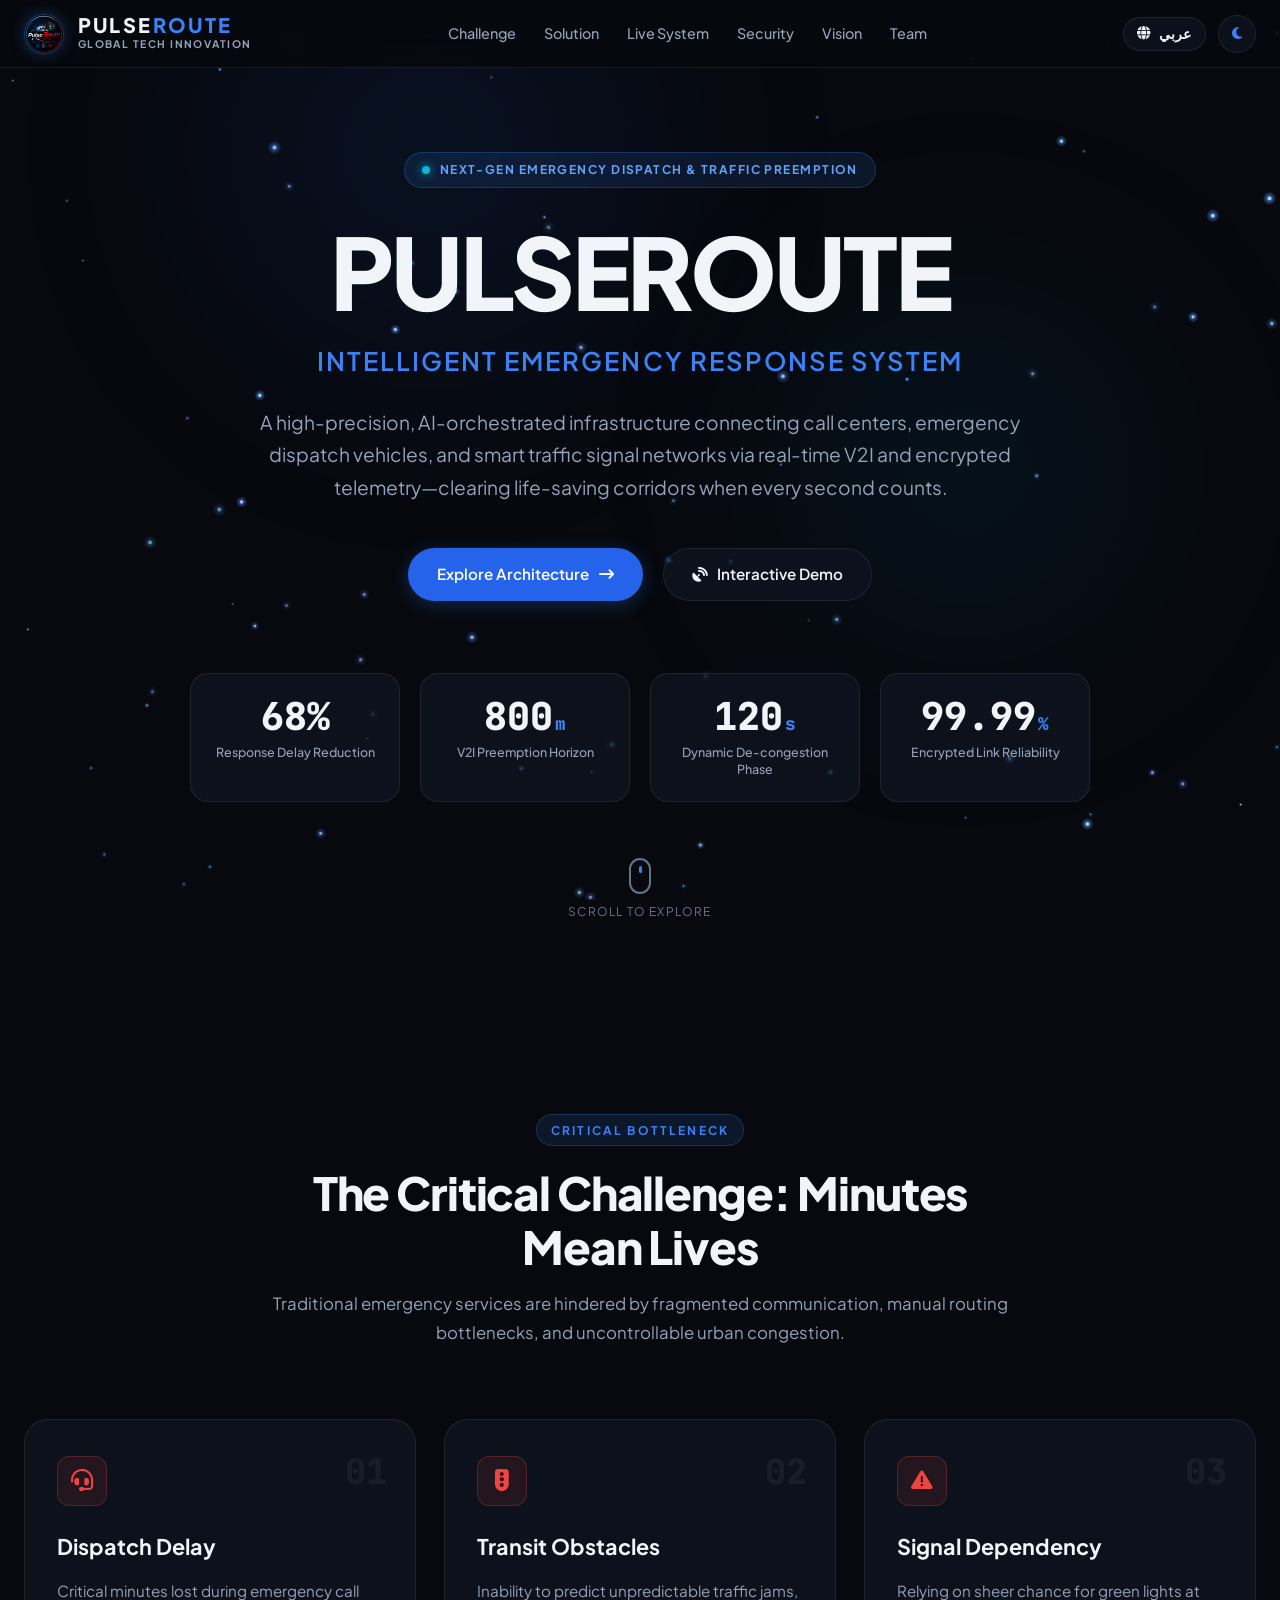
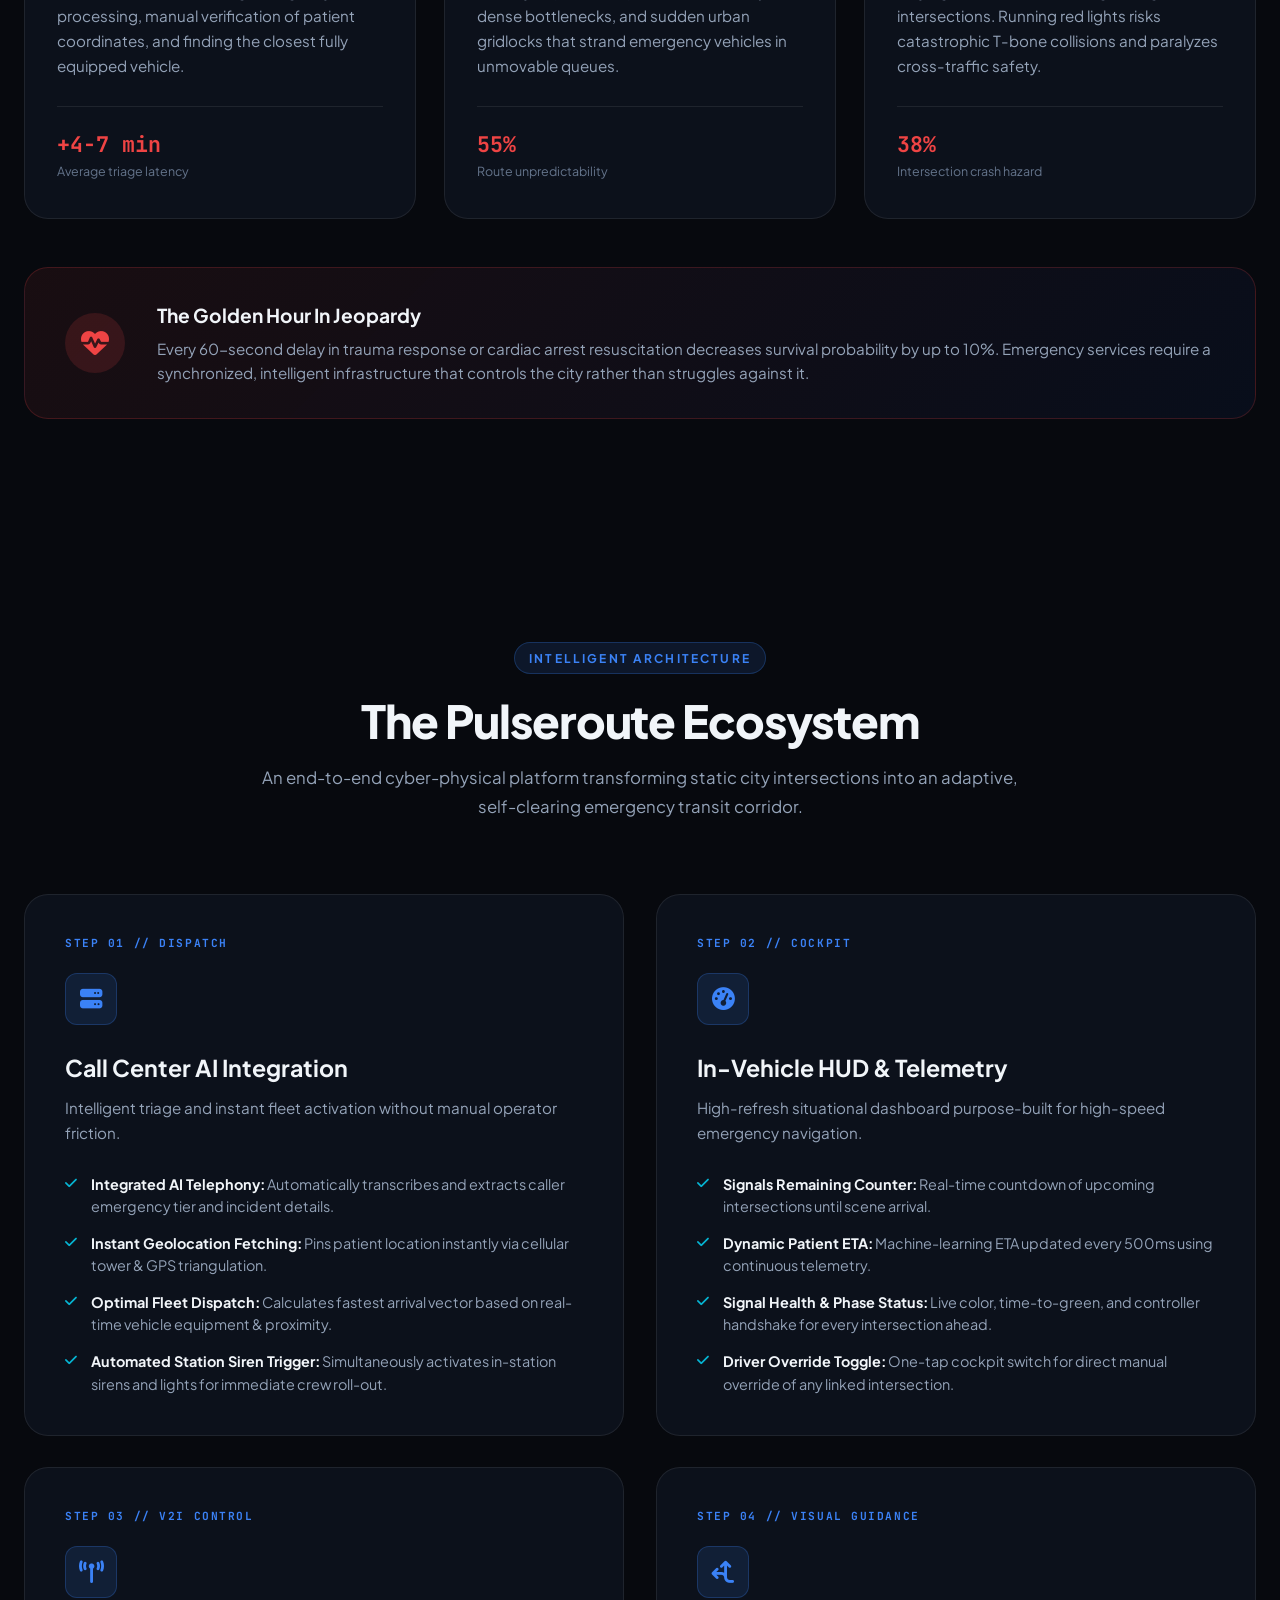
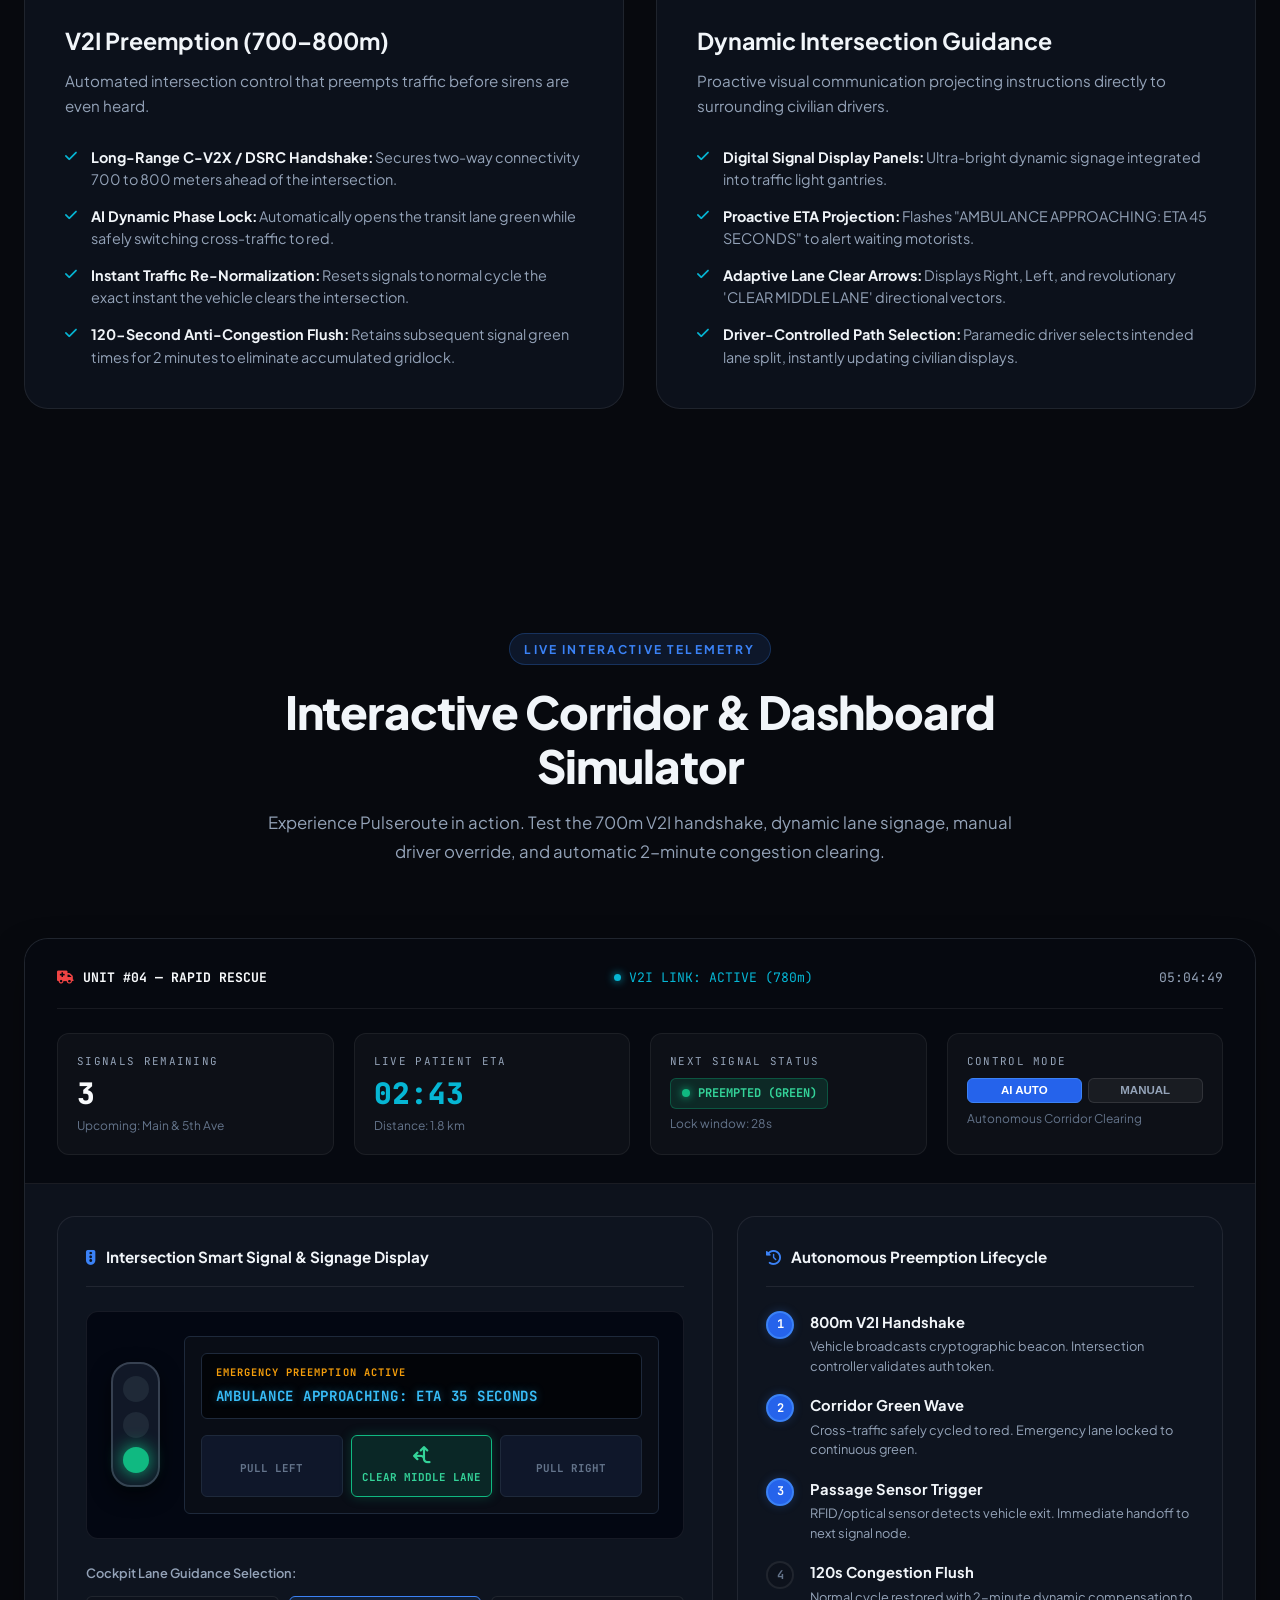
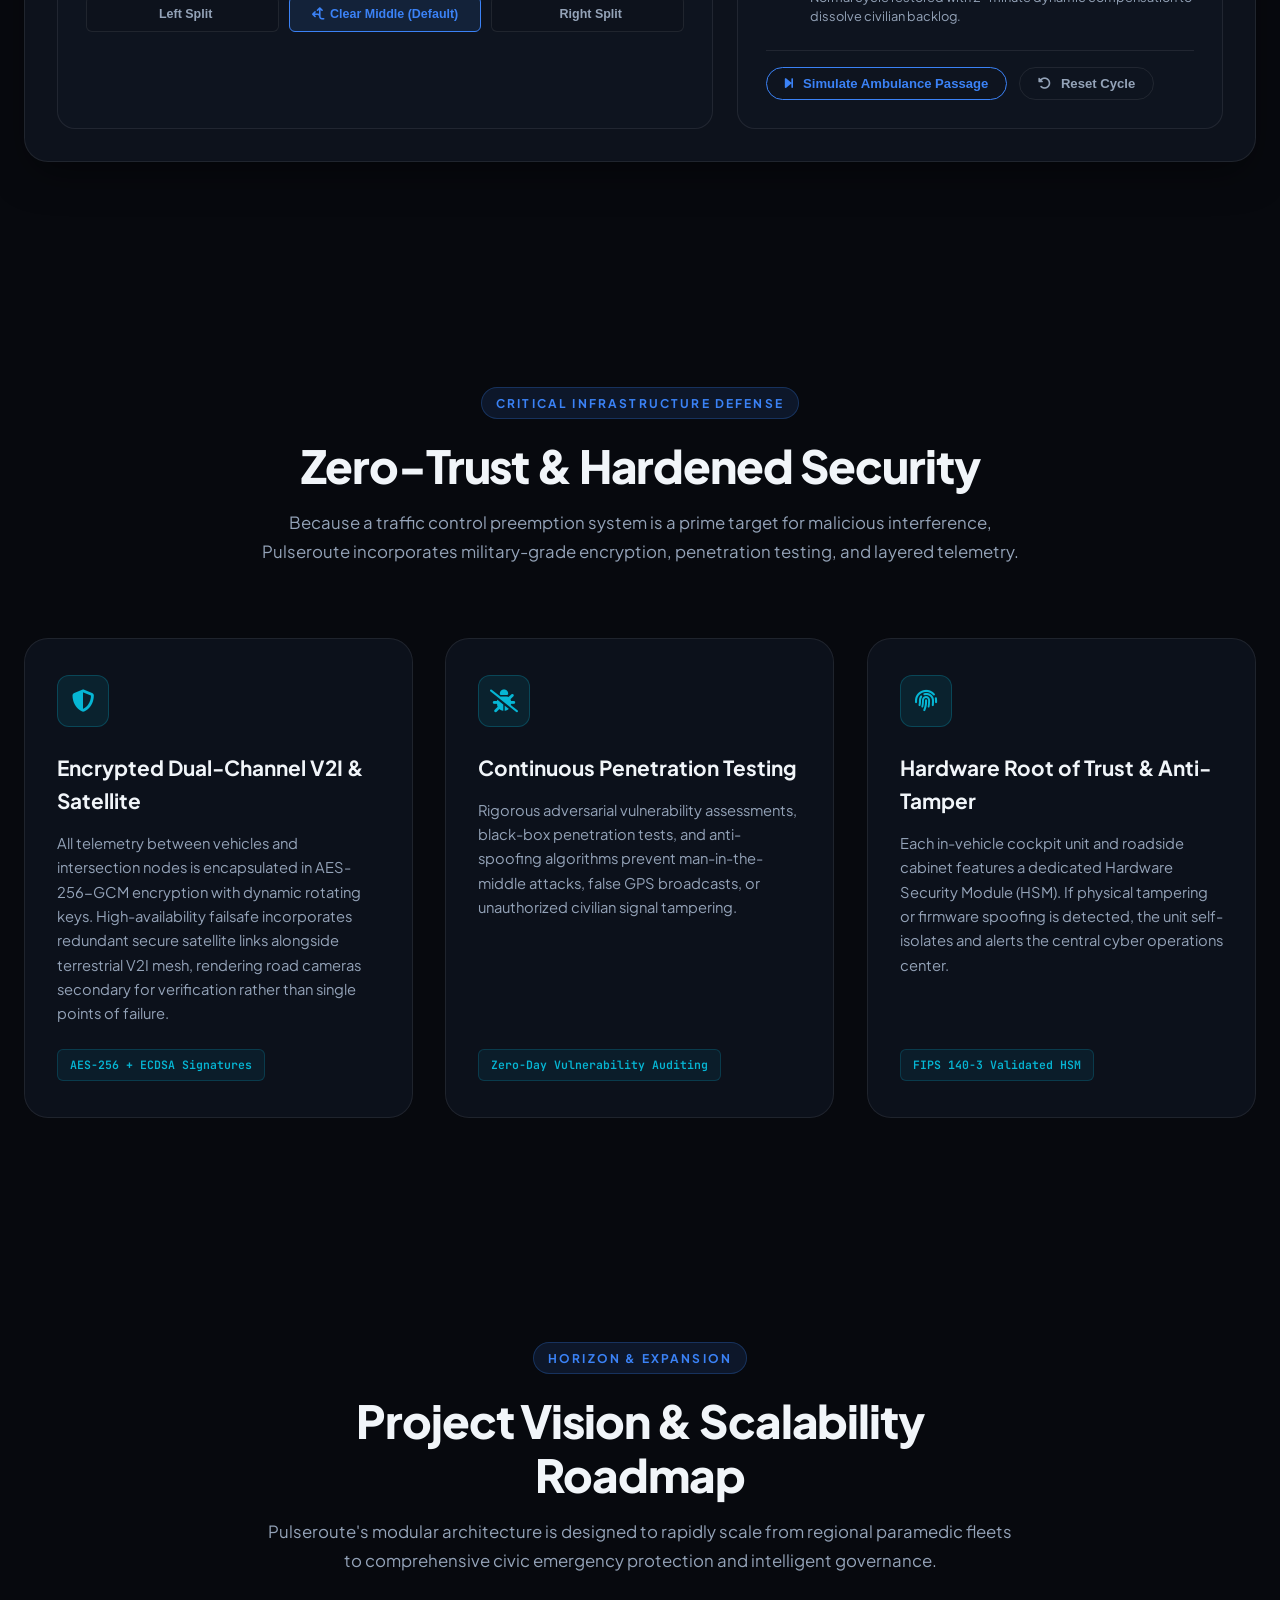
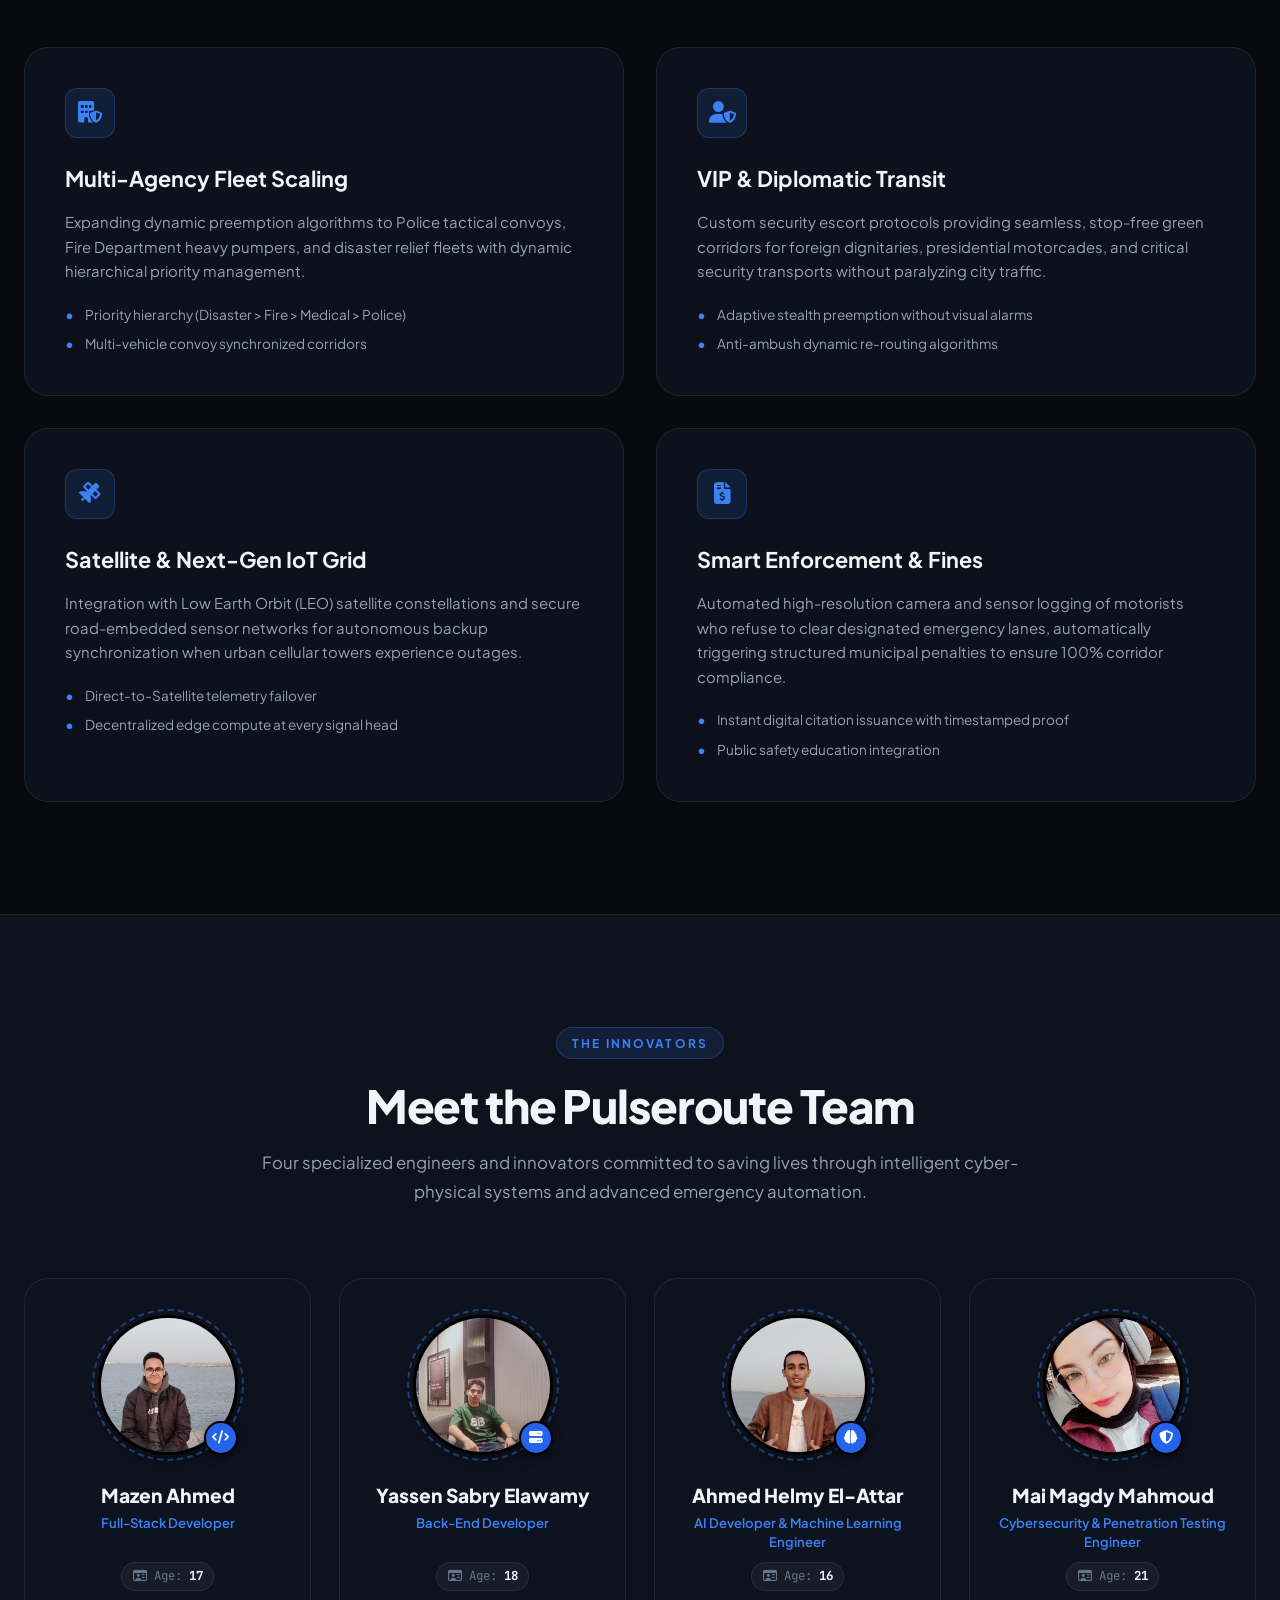
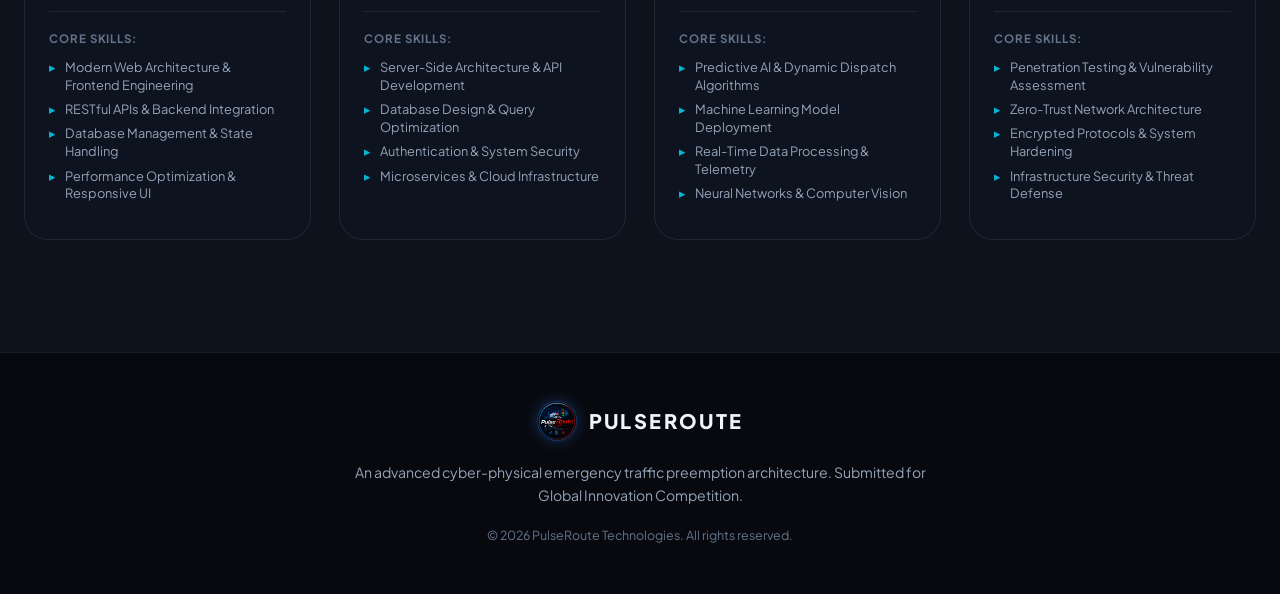
==== public/index.html @ 290b0f75 "feat(core): initialize PulseRoute enterprise Rust backend with Supabase, Vercel serverless, and admi" ====
<!DOCTYPE html>
<html lang="en" dir="ltr" data-theme="dark">
<head>
  <meta charset="UTF-8" />
  <meta name="viewport" content="width=device-width, initial-scale=1.0" />
  <title>PulseRoute</title>
  
  <!-- Fonts -->
  <link rel="preconnect" href="https://fonts.googleapis.com" />
  <link rel="preconnect" href="https://fonts.gstatic.com" crossorigin />
  <link href="https://fonts.googleapis.com/css2?family=Plus+Jakarta+Sans:wght@300;400;500;600;700;800&family=Tajawal:wght@300;400;500;700;800;900&family=JetBrains+Mono:wght@400;500;600&display=swap" rel="stylesheet" />
  
  <!-- Font Awesome Icons -->
  <link rel="stylesheet" href="https://cdnjs.cloudflare.com/ajax/libs/font-awesome/6.5.2/css/all.min.css" />
  
  <link rel="stylesheet" href="styles.css" />
</head>
<body class="dark-theme">
  <!-- Custom Logo Follower Cursor -->
  <div id="custom-cursor" class="custom-cursor" aria-hidden="true">
    <div class="cursor-glow"></div>
    <img src="assets/custom-cursor.png" alt="" class="cursor-logo" />
  </div>
  <div id="cursor-dot" class="cursor-dot" aria-hidden="true"></div>

  <!-- Deep-space glowing starfield canvas -->
  <canvas id="starfield-canvas" class="starfield-canvas"></canvas>

  <!-- Ambient lighting gradients -->
  <div class="ambient-glow ambient-glow-1"></div>
  <div class="ambient-glow ambient-glow-2"></div>

  <!-- Header Navigation -->
  <header class="site-header">
    <div class="header-container">
      <a href="#hero" class="brand-link" aria-label="PulseRoute Home">
        <div class="brand-logo-wrap">
          <img src="assets/logo.png" alt="PulseRoute Logo" class="brand-logo" />
        </div>
        <div class="brand-text">
          <span class="brand-title">PULSE<span class="brand-accent">ROUTE</span></span>
          <span class="brand-badge" data-i18n="badge_global">GLOBAL TECH INNOVATION</span>
        </div>
      </a>

      <nav class="nav-links" id="nav-links">
        <a href="#problem" class="nav-item" data-i18n="nav_problem">Challenge</a>
        <a href="#solution" class="nav-item" data-i18n="nav_solution">Solution</a>
        <a href="#simulation" class="nav-item" data-i18n="nav_system">Live System</a>
        <a href="#security" class="nav-item" data-i18n="nav_security">Security</a>
        <a href="#vision" class="nav-item" data-i18n="nav_vision">Vision</a>
        <a href="#team" class="nav-item" data-i18n="nav_team">Team</a>
      </nav>

      <div class="header-actions">
        <!-- Language Switcher -->
        <button id="lang-toggle-btn" class="control-btn lang-btn" aria-label="Toggle Language" title="Switch Language">
          <i class="fa-solid fa-globe"></i>
          <span id="lang-label" class="lang-text">عربي</span>
        </button>

        <!-- Dark/Light Theme Switcher -->
        <button id="theme-toggle-btn" class="control-btn theme-btn" aria-label="Toggle Theme" title="Toggle Dark/Light Mode">
          <i class="fa-solid fa-sun icon-sun"></i>
          <i class="fa-solid fa-moon icon-moon"></i>
        </button>

        <!-- Mobile menu hamburger -->
        <button id="mobile-menu-btn" class="mobile-menu-btn" aria-label="Open Navigation Menu">
          <span></span>
          <span></span>
          <span></span>
        </button>
      </div>
    </div>
  </header>

  <main>
    <!-- 1. HERO SECTION -->
    <section id="hero" class="hero-section">
      <div class="hero-container">
        <div class="hero-status-pill reveal-fade">
          <span class="pulse-indicator"></span>
          <span class="pill-text" data-i18n="hero_pill">NEXT-GEN EMERGENCY DISPATCH &amp; TRAFFIC PREEMPTION</span>
        </div>

        <h1 class="hero-title reveal-title">
          <span class="title-line">PULSEROUTE</span>
        </h1>

        <p class="hero-tagline reveal-tagline" data-i18n="hero_tagline">
          INTELLIGENT EMERGENCY RESPONSE SYSTEM
        </p>

        <p class="hero-description reveal-desc" data-i18n="hero_desc">
          A high-precision, AI-orchestrated infrastructure connecting call centers, emergency dispatch vehicles, and smart traffic signal networks via real-time V2I and encrypted telemetry—clearing life-saving corridors when every second counts.
        </p>

        <div class="hero-cta-group reveal-cta">
          <a href="#solution" class="btn btn-primary" data-i18n="hero_btn_explore">
            <span>Explore Architecture</span>
            <i class="fa-solid fa-arrow-right-long arrow-icon"></i>
          </a>
          <a href="#simulation" class="btn btn-secondary" data-i18n="hero_btn_simulation">
            <i class="fa-solid fa-satellite-dish"></i>
            <span>Interactive Demo</span>
          </a>
        </div>

        <!-- Telemetry Stats Strip -->
        <div class="hero-telemetry-grid reveal-stats">
          <div class="telemetry-card">
            <div class="telemetry-value"><span class="counter" data-target="68">0</span>%</div>
            <div class="telemetry-label" data-i18n="stat_time">Response Delay Reduction</div>
          </div>
          <div class="telemetry-card">
            <div class="telemetry-value"><span class="counter" data-target="800">0</span><span class="unit">m</span></div>
            <div class="telemetry-label" data-i18n="stat_distance">V2I Preemption Horizon</div>
          </div>
          <div class="telemetry-card">
            <div class="telemetry-value"><span class="counter" data-target="120">0</span><span class="unit">s</span></div>
            <div class="telemetry-label" data-i18n="stat_clearing">Dynamic De-congestion Phase</div>
          </div>
          <div class="telemetry-card">
            <div class="telemetry-value">99.99<span class="unit">%</span></div>
            <div class="telemetry-label" data-i18n="stat_security">Encrypted Link Reliability</div>
          </div>
        </div>
      </div>
      
      <div class="scroll-cue">
        <a href="#problem" aria-label="Scroll down">
          <span class="mouse-icon"><span class="mouse-wheel"></span></span>
          <span class="scroll-text" data-i18n="scroll_cue">Scroll to explore</span>
        </a>
      </div>
    </section>

    <!-- 2. PROBLEM SECTION -->
    <section id="problem" class="section problem-section">
      <div class="section-container">
        <div class="section-header reveal-on-scroll">
          <span class="section-eyebrow" data-i18n="problem_eyebrow">CRITICAL BOTTLENECK</span>
          <h2 class="section-title" data-i18n="problem_title">The Critical Challenge: Minutes Mean Lives</h2>
          <p class="section-subtitle" data-i18n="problem_subtitle">
            Traditional emergency services are hindered by fragmented communication, manual routing bottlenecks, and uncontrollable urban congestion.
          </p>
        </div>

        <div class="problem-grid">
          <!-- Problem 1: Dispatch Delay -->
          <div class="problem-card reveal-on-scroll">
            <div class="problem-card-icon">
              <i class="fa-solid fa-headset"></i>
            </div>
            <div class="problem-card-number">01</div>
            <h3 class="problem-card-title" data-i18n="problem_1_title">Dispatch Delay</h3>
            <p class="problem-card-desc" data-i18n="problem_1_desc">
              Critical minutes lost during emergency call processing, manual verification of patient coordinates, and finding the closest fully equipped vehicle.
            </p>
            <div class="problem-card-metric">
              <span class="metric-bad">+4-7 min</span>
              <span class="metric-caption" data-i18n="problem_1_metric">Average triage latency</span>
            </div>
          </div>

          <!-- Problem 2: Transit Obstacles -->
          <div class="problem-card reveal-on-scroll">
            <div class="problem-card-icon">
              <i class="fa-solid fa-traffic-light"></i>
            </div>
            <div class="problem-card-number">02</div>
            <h3 class="problem-card-title" data-i18n="problem_2_title">Transit Obstacles</h3>
            <p class="problem-card-desc" data-i18n="problem_2_desc">
              Inability to predict unpredictable traffic jams, dense bottlenecks, and sudden urban gridlocks that strand emergency vehicles in unmovable queues.
            </p>
            <div class="problem-card-metric">
              <span class="metric-bad">55%</span>
              <span class="metric-caption" data-i18n="problem_2_metric">Route unpredictability</span>
            </div>
          </div>

          <!-- Problem 3: Traffic Light Dependency -->
          <div class="problem-card reveal-on-scroll">
            <div class="problem-card-icon">
              <i class="fa-solid fa-triangle-exclamation"></i>
            </div>
            <div class="problem-card-number">03</div>
            <h3 class="problem-card-title" data-i18n="problem_3_title">Signal Dependency</h3>
            <p class="problem-card-desc" data-i18n="problem_3_desc">
              Relying on sheer chance for green lights at intersections. Running red lights risks catastrophic T-bone collisions and paralyzes cross-traffic safety.
            </p>
            <div class="problem-card-metric">
              <span class="metric-bad">38%</span>
              <span class="metric-caption" data-i18n="problem_3_metric">Intersection crash hazard</span>
            </div>
          </div>
        </div>

        <!-- Problem Impact Banner -->
        <div class="problem-impact-banner reveal-on-scroll">
          <div class="impact-quote-icon"><i class="fa-solid fa-heart-pulse"></i></div>
          <div class="impact-content">
            <h4 data-i18n="problem_impact_title">The Golden Hour In Jeopardy</h4>
            <p data-i18n="problem_impact_desc">Every 60-second delay in trauma response or cardiac arrest resuscitation decreases survival probability by up to 10%. Emergency services require a synchronized, intelligent infrastructure that controls the city rather than struggles against it.</p>
          </div>
        </div>
      </div>
    </section>

    <!-- 3. SOLUTION SECTION -->
    <section id="solution" class="section solution-section">
      <div class="section-container">
        <div class="section-header reveal-on-scroll">
          <span class="section-eyebrow" data-i18n="solution_eyebrow">INTELLIGENT ARCHITECTURE</span>
          <h2 class="section-title" data-i18n="solution_title">The Pulseroute Ecosystem</h2>
          <p class="section-subtitle" data-i18n="solution_subtitle">
            An end-to-end cyber-physical platform transforming static city intersections into an adaptive, self-clearing emergency transit corridor.
          </p>
        </div>

        <div class="solution-grid">
          <!-- Pillar 1: Call Center Integration -->
          <div class="solution-card reveal-on-scroll">
            <div class="card-badge" data-i18n="sol_1_step">STEP 01 // DISPATCH</div>
            <div class="card-icon-wrap">
              <i class="fa-solid fa-server"></i>
            </div>
            <h3 class="card-title" data-i18n="sol_1_title">Call Center AI Integration</h3>
            <p class="card-intro" data-i18n="sol_1_intro">Intelligent triage and instant fleet activation without manual operator friction.</p>
            <ul class="feature-checklist">
              <li>
                <i class="fa-solid fa-check"></i>
                <span data-i18n="sol_1_p1"><strong>Integrated AI Telephony:</strong> Automatically transcribes and extracts caller emergency tier and incident details.</span>
              </li>
              <li>
                <i class="fa-solid fa-check"></i>
                <span data-i18n="sol_1_p2"><strong>Instant Geolocation Fetching:</strong> Pins patient location instantly via cellular tower &amp; GPS triangulation.</span>
              </li>
              <li>
                <i class="fa-solid fa-check"></i>
                <span data-i18n="sol_1_p3"><strong>Optimal Fleet Dispatch:</strong> Calculates fastest arrival vector based on real-time vehicle equipment &amp; proximity.</span>
              </li>
              <li>
                <i class="fa-solid fa-check"></i>
                <span data-i18n="sol_1_p4"><strong>Automated Station Siren Trigger:</strong> Simultaneously activates in-station sirens and lights for immediate crew roll-out.</span>
              </li>
            </ul>
          </div>

          <!-- Pillar 2: In-Vehicle Cockpit Display -->
          <div class="solution-card reveal-on-scroll">
            <div class="card-badge" data-i18n="sol_2_step">STEP 02 // COCKPIT</div>
            <div class="card-icon-wrap">
              <i class="fa-solid fa-gauge-high"></i>
            </div>
            <h3 class="card-title" data-i18n="sol_2_title">In-Vehicle HUD &amp; Telemetry</h3>
            <p class="card-intro" data-i18n="sol_2_intro">High-refresh situational dashboard purpose-built for high-speed emergency navigation.</p>
            <ul class="feature-checklist">
              <li>
                <i class="fa-solid fa-check"></i>
                <span data-i18n="sol_2_p1"><strong>Signals Remaining Counter:</strong> Real-time countdown of upcoming intersections until scene arrival.</span>
              </li>
              <li>
                <i class="fa-solid fa-check"></i>
                <span data-i18n="sol_2_p2"><strong>Dynamic Patient ETA:</strong> Machine-learning ETA updated every 500ms using continuous telemetry.</span>
              </li>
              <li>
                <i class="fa-solid fa-check"></i>
                <span data-i18n="sol_2_p3"><strong>Signal Health &amp; Phase Status:</strong> Live color, time-to-green, and controller handshake for every intersection ahead.</span>
              </li>
              <li>
                <i class="fa-solid fa-check"></i>
                <span data-i18n="sol_2_p4"><strong>Driver Override Toggle:</strong> One-tap cockpit switch for direct manual override of any linked intersection.</span>
              </li>
            </ul>
          </div>

          <!-- Pillar 3: Smart Signal Preemption -->
          <div class="solution-card reveal-on-scroll">
            <div class="card-badge" data-i18n="sol_3_step">STEP 03 // V2I CONTROL</div>
            <div class="card-icon-wrap">
              <i class="fa-solid fa-tower-broadcast"></i>
            </div>
            <h3 class="card-title" data-i18n="sol_3_title">V2I Preemption (700–800m)</h3>
            <p class="card-intro" data-i18n="sol_3_intro">Automated intersection control that preempts traffic before sirens are even heard.</p>
            <ul class="feature-checklist">
              <li>
                <i class="fa-solid fa-check"></i>
                <span data-i18n="sol_3_p1"><strong>Long-Range C-V2X / DSRC Handshake:</strong> Secures two-way connectivity 700 to 800 meters ahead of the intersection.</span>
              </li>
              <li>
                <i class="fa-solid fa-check"></i>
                <span data-i18n="sol_3_p2"><strong>AI Dynamic Phase Lock:</strong> Automatically opens the transit lane green while safely switching cross-traffic to red.</span>
              </li>
              <li>
                <i class="fa-solid fa-check"></i>
                <span data-i18n="sol_3_p3"><strong>Instant Traffic Re-Normalization:</strong> Resets signals to normal cycle the exact instant the vehicle clears the intersection.</span>
              </li>
              <li>
                <i class="fa-solid fa-check"></i>
                <span data-i18n="sol_3_p4"><strong>120-Second Anti-Congestion Flush:</strong> Retains subsequent signal green times for 2 minutes to eliminate accumulated gridlock.</span>
              </li>
            </ul>
          </div>

          <!-- Pillar 4: Dynamic Visual Guidance -->
          <div class="solution-card reveal-on-scroll">
            <div class="card-badge" data-i18n="sol_4_step">STEP 04 // VISUAL GUIDANCE</div>
            <div class="card-icon-wrap">
              <i class="fa-solid fa-arrows-split-up-and-left"></i>
            </div>
            <h3 class="card-title" data-i18n="sol_4_title">Dynamic Intersection Guidance</h3>
            <p class="card-intro" data-i18n="sol_4_intro">Proactive visual communication projecting instructions directly to surrounding civilian drivers.</p>
            <ul class="feature-checklist">
              <li>
                <i class="fa-solid fa-check"></i>
                <span data-i18n="sol_4_p1"><strong>Digital Signal Display Panels:</strong> Ultra-bright dynamic signage integrated into traffic light gantries.</span>
              </li>
              <li>
                <i class="fa-solid fa-check"></i>
                <span data-i18n="sol_4_p2"><strong>Proactive ETA Projection:</strong> Flashes "AMBULANCE APPROACHING: ETA 45 SECONDS" to alert waiting motorists.</span>
              </li>
              <li>
                <i class="fa-solid fa-check"></i>
                <span data-i18n="sol_4_p3"><strong>Adaptive Lane Clear Arrows:</strong> Displays Right, Left, and revolutionary 'CLEAR MIDDLE LANE' directional vectors.</span>
              </li>
              <li>
                <i class="fa-solid fa-check"></i>
                <span data-i18n="sol_4_p4"><strong>Driver-Controlled Path Selection:</strong> Paramedic driver selects intended lane split, instantly updating civilian displays.</span>
              </li>
            </ul>
          </div>
        </div>
      </div>
    </section>

    <!-- 4. INTERACTIVE SYSTEM SIMULATOR -->
    <section id="simulation" class="section simulation-section">
      <div class="section-container">
        <div class="section-header reveal-on-scroll">
          <span class="section-eyebrow" data-i18n="sim_eyebrow">LIVE INTERACTIVE TELEMETRY</span>
          <h2 class="section-title" data-i18n="sim_title">Interactive Corridor &amp; Dashboard Simulator</h2>
          <p class="section-subtitle" data-i18n="sim_subtitle">
            Experience Pulseroute in action. Test the 700m V2I handshake, dynamic lane signage, manual driver override, and automatic 2-minute congestion clearing.
          </p>
        </div>

        <div class="sim-wrapper reveal-on-scroll">
          <!-- In-Vehicle Cockpit Telemetry HUD -->
          <div class="sim-hud">
            <div class="hud-top-bar">
              <div class="hud-unit-id">
                <i class="fa-solid fa-truck-medical text-pulse"></i>
                <span class="hud-id-text">UNIT #04 — RAPID RESCUE</span>
              </div>
              <div class="hud-link-status">
                <span class="hud-link-dot"></span>
                <span id="hud-v2i-state">V2I LINK: ACTIVE (780m)</span>
              </div>
              <div class="hud-clock" id="sim-clock">14:32:08</div>
            </div>

            <div class="hud-metrics-row">
              <div class="hud-metric-box">
                <span class="hud-metric-title" data-i18n="hud_signals_left">SIGNALS REMAINING</span>
                <span class="hud-metric-number" id="hud-signals-val">3</span>
                <span class="hud-metric-sub">Upcoming: Main &amp; 5th Ave</span>
              </div>

              <div class="hud-metric-box">
                <span class="hud-metric-title" data-i18n="hud_eta">LIVE PATIENT ETA</span>
                <span class="hud-metric-number text-accent" id="hud-eta-val">02:45</span>
                <span class="hud-metric-sub">Distance: 1.8 km</span>
              </div>

              <div class="hud-metric-box">
                <span class="hud-metric-title" data-i18n="hud_signal_state">NEXT SIGNAL STATUS</span>
                <div class="hud-signal-pill" id="hud-signal-pill">
                  <span class="signal-indicator green"></span>
                  <span id="hud-signal-status-text">PREEMPTED (GREEN)</span>
                </div>
                <span class="hud-metric-sub" id="hud-signal-timing">Lock window: 28s</span>
              </div>

              <div class="hud-metric-box">
                <span class="hud-metric-title" data-i18n="hud_mode">CONTROL MODE</span>
                <div class="mode-toggle-wrap">
                  <button id="btn-mode-ai" class="mode-btn active" data-i18n="mode_ai">AI AUTO</button>
                  <button id="btn-mode-manual" class="mode-btn" data-i18n="mode_manual">MANUAL</button>
                </div>
                <span class="hud-metric-sub" id="hud-mode-sub">Autonomous Corridor Clearing</span>
              </div>
            </div>
          </div>

          <!-- Visual Intersection & Digital Panel Display -->
          <div class="sim-visual-grid">
            <!-- Traffic Light Digital Panel Mockup -->
            <div class="intersection-panel-card">
              <div class="panel-header">
                <i class="fa-solid fa-traffic-light"></i>
                <span data-i18n="panel_title">Intersection Smart Signal &amp; Signage Display</span>
              </div>
              
              <div class="intersection-visual-box">
                <!-- Physical Traffic Light -->
                <div class="traffic-light-housing">
                  <div class="light-bulb red" id="light-red"></div>
                  <div class="light-bulb yellow" id="light-yellow"></div>
                  <div class="light-bulb green active" id="light-green"></div>
                </div>

                <!-- Digital Matrix Panel -->
                <div class="digital-gantry-screen">
                  <div class="matrix-ticker" id="matrix-ticker">
                    <span class="matrix-badge">EMERGENCY PREEMPTION ACTIVE</span>
                    <span class="matrix-text" id="matrix-main-text">AMBULANCE APPROACHING: ETA 35 SECONDS</span>
                  </div>

                  <div class="matrix-lanes-display">
                    <div class="lane-sign left-lane" id="lane-left">
                      <i class="fa-solid fa-arrow-turn-left"></i>
                      <span>PULL LEFT</span>
                    </div>
                    <div class="lane-sign middle-lane active-clear" id="lane-mid">
                      <i class="fa-solid fa-arrows-split-up-and-left"></i>
                      <span data-i18n="lane_mid_label">CLEAR MIDDLE LANE</span>
                    </div>
                    <div class="lane-sign right-lane" id="lane-right">
                      <i class="fa-solid fa-arrow-turn-right"></i>
                      <span>PULL RIGHT</span>
                    </div>
                  </div>
                </div>
              </div>

              <!-- Driver Interactive Controls -->
              <div class="driver-controls-bar">
                <span class="controls-label" data-i18n="driver_cockpit_label">Cockpit Lane Guidance Selection:</span>
                <div class="btn-group-lanes">
                  <button class="lane-choice-btn" data-lane="left">
                    <i class="fa-solid fa-arrow-turn-left"></i>
                    <span data-i18n="lane_left_btn">Left Split</span>
                  </button>
                  <button class="lane-choice-btn active" data-lane="mid">
                    <i class="fa-solid fa-arrows-split-up-and-left"></i>
                    <span data-i18n="lane_mid_btn">Clear Middle (Default)</span>
                  </button>
                  <button class="lane-choice-btn" data-lane="right">
                    <i class="fa-solid fa-arrow-turn-right"></i>
                    <span data-i18n="lane_right_btn">Right Split</span>
                  </button>
                </div>
              </div>
            </div>

            <!-- Preemption Sequence Timeline -->
            <div class="preemption-timeline-card">
              <div class="timeline-header">
                <i class="fa-solid fa-clock-rotate-left"></i>
                <span data-i18n="timeline_title">Autonomous Preemption Lifecycle</span>
              </div>
              <div class="timeline-steps">
                <div class="step-item active" id="tstep-1">
                  <div class="step-marker">1</div>
                  <div class="step-info">
                    <h5 data-i18n="tstep_1_title">800m V2I Handshake</h5>
                    <p data-i18n="tstep_1_desc">Vehicle broadcasts cryptographic beacon. Intersection controller validates auth token.</p>
                  </div>
                </div>
                <div class="step-item active" id="tstep-2">
                  <div class="step-marker">2</div>
                  <div class="step-info">
                    <h5 data-i18n="tstep_2_title">Corridor Green Wave</h5>
                    <p data-i18n="tstep_2_desc">Cross-traffic safely cycled to red. Emergency lane locked to continuous green.</p>
                  </div>
                </div>
                <div class="step-item active" id="tstep-3">
                  <div class="step-marker">3</div>
                  <div class="step-info">
                    <h5 data-i18n="tstep_3_title">Passage Sensor Trigger</h5>
                    <p data-i18n="tstep_3_desc">RFID/optical sensor detects vehicle exit. Immediate handoff to next signal node.</p>
                  </div>
                </div>
                <div class="step-item" id="tstep-4">
                  <div class="step-marker">4</div>
                  <div class="step-info">
                    <h5 data-i18n="tstep_4_title">120s Congestion Flush</h5>
                    <p data-i18n="tstep_4_desc">Normal cycle restored with 2-minute dynamic compensation to dissolve civilian backlog.</p>
                  </div>
                </div>
              </div>

              <!-- Simulation Trigger Actions -->
              <div class="sim-actions-footer">
                <button id="btn-trigger-passage" class="btn btn-sm btn-outline">
                  <i class="fa-solid fa-forward-step"></i>
                  <span data-i18n="sim_btn_passage">Simulate Ambulance Passage</span>
                </button>
                <button id="btn-trigger-reset" class="btn btn-sm btn-ghost">
                  <i class="fa-solid fa-rotate-left"></i>
                  <span data-i18n="sim_btn_reset">Reset Cycle</span>
                </button>
              </div>
            </div>
          </div>
        </div>
      </div>
    </section>

    <!-- 5. SECURITY ARCHITECTURE (MAI'S SPECIALIZATION) -->
    <section id="security" class="section security-section">
      <div class="section-container">
        <div class="section-header reveal-on-scroll">
          <span class="section-eyebrow" data-i18n="security_eyebrow">CRITICAL INFRASTRUCTURE DEFENSE</span>
          <h2 class="section-title" data-i18n="security_title">Zero-Trust &amp; Hardened Security</h2>
          <p class="section-subtitle" data-i18n="security_subtitle">
            Because a traffic control preemption system is a prime target for malicious interference, Pulseroute incorporates military-grade encryption, penetration testing, and layered telemetry.
          </p>
        </div>

        <div class="security-pillars-grid">
          <div class="sec-card reveal-on-scroll">
            <div class="sec-icon"><i class="fa-solid fa-shield-halved"></i></div>
            <h3 class="sec-title" data-i18n="sec_1_title">Encrypted Dual-Channel V2I &amp; Satellite</h3>
            <p class="sec-desc" data-i18n="sec_1_desc">
              All telemetry between vehicles and intersection nodes is encapsulated in AES-256-GCM encryption with dynamic rotating keys. High-availability failsafe incorporates redundant secure satellite links alongside terrestrial V2I mesh, rendering road cameras secondary for verification rather than single points of failure.
            </p>
            <div class="sec-tag" data-i18n="sec_1_tag">AES-256 + ECDSA Signatures</div>
          </div>

          <div class="sec-card reveal-on-scroll">
            <div class="sec-icon"><i class="fa-solid fa-bug-slash"></i></div>
            <h3 class="sec-title" data-i18n="sec_2_title">Continuous Penetration Testing</h3>
            <p class="sec-desc" data-i18n="sec_2_desc">
              Rigorous adversarial vulnerability assessments, black-box penetration tests, and anti-spoofing algorithms prevent man-in-the-middle attacks, false GPS broadcasts, or unauthorized civilian signal tampering.
            </p>
            <div class="sec-tag" data-i18n="sec_2_tag">Zero-Day Vulnerability Auditing</div>
          </div>

          <div class="sec-card reveal-on-scroll">
            <div class="sec-icon"><i class="fa-solid fa-fingerprint"></i></div>
            <h3 class="sec-title" data-i18n="sec_3_title">Hardware Root of Trust &amp; Anti-Tamper</h3>
            <p class="sec-desc" data-i18n="sec_3_desc">
              Each in-vehicle cockpit unit and roadside cabinet features a dedicated Hardware Security Module (HSM). If physical tampering or firmware spoofing is detected, the unit self-isolates and alerts the central cyber operations center.
            </p>
            <div class="sec-tag" data-i18n="sec_3_tag">FIPS 140-3 Validated HSM</div>
          </div>
        </div>
      </div>
    </section>

    <!-- 6. FUTURE VISION & SCOPE -->
    <section id="vision" class="section vision-section">
      <div class="section-container">
        <div class="section-header reveal-on-scroll">
          <span class="section-eyebrow" data-i18n="vision_eyebrow">HORIZON &amp; EXPANSION</span>
          <h2 class="section-title" data-i18n="vision_title">Project Vision &amp; Scalability Roadmap</h2>
          <p class="section-subtitle" data-i18n="vision_subtitle">
            Pulseroute's modular architecture is designed to rapidly scale from regional paramedic fleets to comprehensive civic emergency protection and intelligent governance.
          </p>
        </div>

        <div class="vision-cards-grid">
          <!-- Scope 1: Multi-Agency Scaling -->
          <div class="vision-card reveal-on-scroll">
            <div class="vision-icon"><i class="fa-solid fa-building-shield"></i></div>
            <h3 class="vision-card-title" data-i18n="vision_1_title">Multi-Agency Fleet Scaling</h3>
            <p class="vision-card-desc" data-i18n="vision_1_desc">
              Expanding dynamic preemption algorithms to Police tactical convoys, Fire Department heavy pumpers, and disaster relief fleets with dynamic hierarchical priority management.
            </p>
            <ul class="vision-list">
              <li data-i18n="vision_1_li1">Priority hierarchy (Disaster &gt; Fire &gt; Medical &gt; Police)</li>
              <li data-i18n="vision_1_li2">Multi-vehicle convoy synchronized corridors</li>
            </ul>
          </div>

          <!-- Scope 2: VIP & Diplomatic Convoys -->
          <div class="vision-card reveal-on-scroll">
            <div class="vision-icon"><i class="fa-solid fa-user-shield"></i></div>
            <h3 class="vision-card-title" data-i18n="vision_2_title">VIP &amp; Diplomatic Transit</h3>
            <p class="vision-card-desc" data-i18n="vision_2_desc">
              Custom security escort protocols providing seamless, stop-free green corridors for foreign dignitaries, presidential motorcades, and critical security transports without paralyzing city traffic.
            </p>
            <ul class="vision-list">
              <li data-i18n="vision_2_li1">Adaptive stealth preemption without visual alarms</li>
              <li data-i18n="vision_2_li2">Anti-ambush dynamic re-routing algorithms</li>
            </ul>
          </div>

          <!-- Scope 3: Satellite & IoT Anti-Hack -->
          <div class="vision-card reveal-on-scroll">
            <div class="vision-icon"><i class="fa-solid fa-satellite"></i></div>
            <h3 class="vision-card-title" data-i18n="vision_3_title">Satellite &amp; Next-Gen IoT Grid</h3>
            <p class="vision-card-desc" data-i18n="vision_3_desc">
              Integration with Low Earth Orbit (LEO) satellite constellations and secure road-embedded sensor networks for autonomous backup synchronization when urban cellular towers experience outages.
            </p>
            <ul class="vision-list">
              <li data-i18n="vision_3_li1">Direct-to-Satellite telemetry failover</li>
              <li data-i18n="vision_3_li2">Decentralized edge compute at every signal head</li>
            </ul>
          </div>

          <!-- Scope 4: Automated Compliance & Fines -->
          <div class="vision-card reveal-on-scroll">
            <div class="vision-icon"><i class="fa-solid fa-file-invoice-dollar"></i></div>
            <h3 class="vision-card-title" data-i18n="vision_4_title">Smart Enforcement &amp; Fines</h3>
            <p class="vision-card-desc" data-i18n="vision_4_desc">
              Automated high-resolution camera and sensor logging of motorists who refuse to clear designated emergency lanes, automatically triggering structured municipal penalties to ensure 100% corridor compliance.
            </p>
            <ul class="vision-list">
              <li data-i18n="vision_4_li1">Instant digital citation issuance with timestamped proof</li>
              <li data-i18n="vision_4_li2">Public safety education integration</li>
            </ul>
          </div>
        </div>
      </div>
    </section>

    <!-- 7. THE TEAM SECTION -->
    <section id="team" class="section team-section">
      <div class="section-container">
        <div class="section-header reveal-on-scroll">
          <span class="section-eyebrow" data-i18n="team_eyebrow">THE INNOVATORS</span>
          <h2 class="section-title" data-i18n="team_title">Meet the Pulseroute Team</h2>
          <p class="section-subtitle" data-i18n="team_subtitle">
            Four specialized engineers and innovators committed to saving lives through intelligent cyber-physical systems and advanced emergency automation.
          </p>
        </div>

        <div class="team-grid">
          <!-- Member 1: Mazen Ahmed -->
          <div class="team-card team-reveal-1">
            <div class="team-photo-wrap">
              <div class="photo-ring"></div>
              <img src="assets/mazen_ahmed.jpg" alt="Mazen Ahmed" class="team-photo" />
              <div class="photo-badge" title="Code / Developer"><i class="fa-solid fa-code"></i></div>
            </div>
            <div class="team-info">
              <h3 class="team-name" data-i18n="m1_name">Mazen Ahmed</h3>
              <div class="team-role" data-i18n="m1_role">Full-Stack Developer</div>
              <div class="team-meta">
                <span class="team-age"><i class="fa-regular fa-id-card"></i> <span data-i18n="m1_age_label">Age</span>: <strong>17</strong></span>
              </div>
              <div class="skills-section">
                <span class="skills-label" data-i18n="skills_heading">Core Skills:</span>
                <ul class="skills-list">
                  <li data-i18n="m1_s1">Modern Web Architecture &amp; Frontend Engineering</li>
                  <li data-i18n="m1_s2">RESTful APIs &amp; Backend Integration</li>
                  <li data-i18n="m1_s3">Database Management &amp; State Handling</li>
                  <li data-i18n="m1_s4">Performance Optimization &amp; Responsive UI</li>
                </ul>
              </div>
            </div>
          </div>

          <!-- Member 2: Yassen Sabry Elawamy -->
          <div class="team-card team-reveal-2">
            <div class="team-photo-wrap">
              <div class="photo-ring"></div>
              <img src="assets/yassen_sabry.jpg" alt="Yassen Sabry Elawamy" class="team-photo" />
              <div class="photo-badge" title="Server / Database"><i class="fa-solid fa-server"></i></div>
            </div>
            <div class="team-info">
              <h3 class="team-name" data-i18n="m2_name">Yassen Sabry Elawamy</h3>
              <div class="team-role" data-i18n="m2_role">Back-End Developer</div>
              <div class="team-meta">
                <span class="team-age"><i class="fa-regular fa-id-card"></i> <span data-i18n="m2_age_label">Age</span>: <strong>18</strong></span>
              </div>
              <div class="skills-section">
                <span class="skills-label" data-i18n="skills_heading">Core Skills:</span>
                <ul class="skills-list">
                  <li data-i18n="m2_s1">Server-Side Architecture &amp; API Development</li>
                  <li data-i18n="m2_s2">Database Design &amp; Query Optimization</li>
                  <li data-i18n="m2_s3">Authentication &amp; System Security</li>
                  <li data-i18n="m2_s4">Microservices &amp; Cloud Infrastructure</li>
                </ul>
              </div>
            </div>
          </div>

          <!-- Member 3: Ahmed Helmy El-Attar -->
          <div class="team-card team-reveal-3">
            <div class="team-photo-wrap">
              <div class="photo-ring"></div>
              <img src="assets/ahmed_helmy.jpg" alt="Ahmed Helmy El-Attar" class="team-photo" />
              <div class="photo-badge" title="AI / Brain / Machine Learning"><i class="fa-solid fa-brain"></i></div>
            </div>
            <div class="team-info">
              <h3 class="team-name" data-i18n="m3_name">Ahmed Helmy El-Attar</h3>
              <div class="team-role" data-i18n="m3_role">AI Developer &amp; Machine Learning Engineer</div>
              <div class="team-meta">
                <span class="team-age"><i class="fa-regular fa-id-card"></i> <span data-i18n="m3_age_label">Age</span>: <strong>16</strong></span>
              </div>
              <div class="skills-section">
                <span class="skills-label" data-i18n="skills_heading">Core Skills:</span>
                <ul class="skills-list">
                  <li data-i18n="m3_s1">Predictive AI &amp; Dynamic Dispatch Algorithms</li>
                  <li data-i18n="m3_s2">Machine Learning Model Deployment</li>
                  <li data-i18n="m3_s3">Real-Time Data Processing &amp; Telemetry</li>
                  <li data-i18n="m3_s4">Neural Networks &amp; Computer Vision</li>
                </ul>
              </div>
            </div>
          </div>

          <!-- Member 4: Mai Magdy Mahmoud -->
          <div class="team-card team-reveal-4">
            <div class="team-photo-wrap">
              <div class="photo-ring"></div>
              <img src="assets/mai_ibrahim.jpg" alt="Mai Magdy Mahmoud" class="team-photo" />
              <div class="photo-badge" title="Shield / Cybersecurity"><i class="fa-solid fa-shield-halved"></i></div>
            </div>
            <div class="team-info">
              <h3 class="team-name" data-i18n="m4_name">Mai Magdy Mahmoud</h3>
              <div class="team-role" data-i18n="m4_role">Cybersecurity &amp; Penetration Testing Engineer</div>
              <div class="team-meta">
                <span class="team-age"><i class="fa-regular fa-id-card"></i> <span data-i18n="m4_age_label">Age</span>: <strong>21</strong></span>
              </div>
              <div class="skills-section">
                <span class="skills-label" data-i18n="skills_heading">Core Skills:</span>
                <ul class="skills-list">
                  <li data-i18n="m4_s1">Penetration Testing &amp; Vulnerability Assessment</li>
                  <li data-i18n="m4_s2">Zero-Trust Network Architecture</li>
                  <li data-i18n="m4_s3">Encrypted Protocols &amp; System Hardening</li>
                  <li data-i18n="m4_s4">Infrastructure Security &amp; Threat Defense</li>
                </ul>
              </div>
            </div>
          </div>
        </div>
      </div>
    </section>
  </main>

  <!-- Global Footer -->
  <footer class="site-footer">
    <div class="footer-container">
      <div class="footer-brand">
        <div class="brand-logo-wrap">
          <img src="assets/logo.png" alt="PulseRoute Logo" class="brand-logo" />
        </div>
        <span class="brand-title">PULSEROUTE</span>
      </div>
      <p class="footer-copy" data-i18n="footer_copy">
        An advanced cyber-physical emergency traffic preemption architecture. Submitted for Global Innovation Competition.
      </p>
      <div class="footer-meta">
        <span>&copy; 2026 PulseRoute Technologies. All rights reserved.</span>
      </div>
    </div>
  </footer>

  <script defer src="app.js"></script>
  <script defer src="team-loader.js"></script>
</body>
</html>
---- public/styles.css ----
/* ==========================================================================
   PulseRoute Design System
   Sleek, corporate yet innovative high-tech aesthetic
   Deep dark background with subtle blue glowing particles & surgical blue accents
   Supports smooth dark/light mode toggle & full Arabic RTL layout
   ========================================================================== */

:root {
  /* Color Palette - Dark Mode (Default) */
  --bg-primary: #07090e;
  --bg-secondary: #0d121c;
  --bg-card: rgba(16, 22, 34, 0.72);
  --bg-card-hover: rgba(22, 31, 48, 0.88);
  --bg-card-border: rgba(255, 255, 255, 0.08);
  --bg-card-border-hover: rgba(43, 127, 255, 0.45);
  
  --text-primary: #f1f5f9;
  --text-secondary: #94a3b8;
  --text-muted: #64748b;
  
  /* Surgical Blue Accents - restrained and deliberate */
  --accent-blue: #2563eb;
  --accent-blue-bright: #3b82f6;
  --accent-blue-glow: rgba(59, 130, 246, 0.25);
  --accent-cyan: #06b6d4;
  --accent-red: #ef4444;
  --accent-green: #10b981;
  --accent-amber: #f59e0b;
  
  --header-bg: rgba(7, 9, 14, 0.85);
  --badge-bg: rgba(59, 130, 246, 0.12);
  --badge-text: #60a5fa;
  --badge-border: rgba(59, 130, 246, 0.25);
  
  --card-shadow: 0 16px 40px -10px rgba(0, 0, 0, 0.5);
  --glow-shadow: 0 0 30px rgba(37, 99, 235, 0.15);
  
  /* Font Families */
  --font-main: 'Plus Jakarta Sans', system-ui, -apple-system, sans-serif;
  --font-mono: 'JetBrains Mono', monospace;
  --font-arabic: 'Tajawal', 'Noto Sans Arabic', 'Segoe UI', Tahoma, system-ui, sans-serif;
  
  --radius-sm: 6px;
  --radius-md: 12px;
  --radius-lg: 18px;
  --radius-xl: 24px;
  --radius-full: 9999px;
  
  --transition-fast: 0.2s cubic-bezier(0.16, 1, 0.3, 1);
  --transition-smooth: 0.35s cubic-bezier(0.16, 1, 0.3, 1);
  --transition-slow: 0.6s cubic-bezier(0.16, 1, 0.3, 1);
}

/* Light Theme Variables */
[data-theme="light"] {
  --bg-primary: #f8fafc;
  --bg-secondary: #edf2f7;
  --bg-card: rgba(255, 255, 255, 0.88);
  --bg-card-hover: rgba(255, 255, 255, 0.98);
  --bg-card-border: rgba(0, 0, 0, 0.08);
  --bg-card-border-hover: rgba(37, 99, 235, 0.5);
  
  --text-primary: #0f172a;
  --text-secondary: #475569;
  --text-muted: #64748b;
  
  --accent-blue: #1d4ed8;
  --accent-blue-bright: #2563eb;
  --accent-blue-glow: rgba(37, 99, 235, 0.12);
  
  --header-bg: rgba(248, 250, 252, 0.88);
  --badge-bg: rgba(37, 99, 235, 0.08);
  --badge-text: #1d4ed8;
  --badge-border: rgba(37, 99, 235, 0.2);
  
  --card-shadow: 0 16px 36px -8px rgba(15, 23, 42, 0.08);
  --glow-shadow: 0 0 25px rgba(37, 99, 235, 0.08);
}

/* Base Reset */
*, *::before, *::after {
  box-sizing: border-box;
  margin: 0;
  padding: 0;
}

html {
  scroll-behavior: smooth;
  font-size: 16px;
  text-rendering: optimizeLegibility;
  -webkit-font-smoothing: antialiased;
}

body {
  font-family: var(--font-main);
  background-color: var(--bg-primary);
  color: var(--text-primary);
  line-height: 1.6;
  overflow-x: hidden;
  position: relative;
  min-height: 100vh;
  transition: background-color var(--transition-smooth), color var(--transition-smooth);
}

/* RTL Support for Arabic Language */
[dir="rtl"] body,
[dir="rtl"] {
  font-family: var(--font-arabic), var(--font-main);
}

[dir="rtl"] .arrow-icon {
  transform: rotate(180deg);
}

/* Background Canvas & Ambient Lighting */
.starfield-canvas {
  position: fixed;
  top: 0;
  left: 0;
  width: 100%;
  height: 100%;
  pointer-events: none;
  z-index: 0;
  transition: opacity var(--transition-smooth);
}

[data-theme="light"] .starfield-canvas {
  opacity: 0.35;
}

.ambient-glow {
  position: fixed;
  pointer-events: none;
  z-index: 1;
  border-radius: 50%;
  filter: blur(120px);
  opacity: 0.15;
  transition: opacity var(--transition-smooth);
}

.ambient-glow-1 {
  width: 600px;
  height: 600px;
  background: radial-gradient(circle, #2563eb 0%, transparent 70%);
  top: -150px;
  left: 10%;
}

.ambient-glow-2 {
  width: 500px;
  height: 500px;
  background: radial-gradient(circle, #0284c7 0%, transparent 70%);
  bottom: 20%;
  right: 5%;
}

[data-theme="light"] .ambient-glow {
  opacity: 0.08;
}

/* ==========================================================================
   Custom Logo Cursor
   Replaces default mouse cursor with smooth following logo
   ========================================================================== */
@media (pointer: fine) {
  body.has-custom-cursor {
    cursor: none;
  }
  body.has-custom-cursor a, 
  body.has-custom-cursor button, 
  body.has-custom-cursor input, 
  body.has-custom-cursor select, 
  body.has-custom-cursor textarea, 
  body.has-custom-cursor [role="button"] {
    cursor: none !important;
  }
}

.custom-cursor {
  position: fixed;
  top: 0;
  left: 0;
  width: 38px;
  height: 38px;
  pointer-events: none;
  z-index: 99999;
  transform: translate(-50%, -50%);
  will-change: transform, left, top;
  display: flex;
  align-items: center;
  justify-content: center;
  opacity: 0;
  transition: transform 0.15s ease-out, opacity 0.2s ease;
  mix-blend-mode: normal;
}

.cursor-logo {
  width: 28px;
  height: 28px;
  object-fit: contain;
  filter: drop-shadow(0 0 8px rgba(59, 130, 246, 0.85));
  transition: transform 0.2s ease;
  user-select: none;
  pointer-events: none;
}

.cursor-glow {
  position: absolute;
  width: 36px;
  height: 36px;
  border-radius: 50%;
  background: radial-gradient(circle, rgba(59, 130, 246, 0.4) 0%, transparent 70%);
  transition: transform 0.2s ease;
}

.custom-cursor.hovering {
  transform: translate(-50%, -50%) scale(1.35);
}

.custom-cursor.hovering .cursor-glow {
  transform: scale(1.6);
  background: radial-gradient(circle, rgba(59, 130, 246, 0.7) 0%, transparent 75%);
}

.custom-cursor.clicking {
  transform: translate(-50%, -50%) scale(0.9);
}

.cursor-dot {
  position: fixed;
  top: 0;
  left: 0;
  width: 6px;
  height: 6px;
  background-color: var(--accent-blue-bright);
  border-radius: 50%;
  pointer-events: none;
  z-index: 100000;
  transform: translate(-50%, -50%);
  opacity: 0;
  transition: opacity 0.2s;
  box-shadow: 0 0 6px var(--accent-blue-bright);
}

@media (pointer: coarse) {
  .custom-cursor, .cursor-dot {
    display: none !important;
  }
  body, a, button {
    cursor: auto !important;
  }
}

/* ==========================================================================
   Header & Navigation
   ========================================================================== */
.site-header {
  position: fixed;
  top: 0;
  left: 0;
  width: 100%;
  z-index: 1000;
  background-color: var(--header-bg);
  backdrop-filter: blur(16px);
  -webkit-backdrop-filter: blur(16px);
  border-bottom: 1px solid var(--bg-card-border);
  transition: background-color var(--transition-smooth), border-color var(--transition-smooth);
}

.header-container {
  max-width: 1280px;
  margin: 0 auto;
  padding: 0.85rem 1.5rem;
  display: flex;
  align-items: center;
  justify-content: space-between;
}

.brand-link {
  display: flex;
  align-items: center;
  gap: 0.85rem;
  text-decoration: none;
  color: var(--text-primary);
}

.brand-logo-wrap {
  width: 40px;
  height: 40px;
  border-radius: 50%;
  background: #000;
  border: 1px solid rgba(59, 130, 246, 0.4);
  display: flex;
  align-items: center;
  justify-content: center;
  overflow: hidden;
  box-shadow: 0 0 15px rgba(59, 130, 246, 0.3);
  flex-shrink: 0;
}

.brand-logo {
  width: 100%;
  height: 100%;
  object-fit: cover;
}

.brand-text {
  display: flex;
  flex-direction: column;
}

.brand-title {
  font-size: 1.25rem;
  font-weight: 800;
  letter-spacing: 0.12em;
  color: var(--text-primary);
  line-height: 1.1;
}

.brand-accent {
  color: var(--accent-blue-bright);
}

.brand-badge {
  font-size: 0.65rem;
  font-weight: 700;
  letter-spacing: 0.14em;
  color: var(--text-secondary);
}

.nav-links {
  display: flex;
  align-items: center;
  gap: 1.75rem;
}

.nav-item {
  color: var(--text-secondary);
  text-decoration: none;
  font-size: 0.9rem;
  font-weight: 500;
  transition: color var(--transition-fast);
  position: relative;
  padding: 0.35rem 0;
}

.nav-item::after {
  content: '';
  position: absolute;
  bottom: 0;
  left: 0;
  width: 0%;
  height: 2px;
  background-color: var(--accent-blue-bright);
  transition: width var(--transition-fast);
  border-radius: 2px;
}

[dir="rtl"] .nav-item::after {
  left: auto;
  right: 0;
}

.nav-item:hover,
.nav-item.active {
  color: var(--text-primary);
}

.nav-item:hover::after,
.nav-item.active::after {
  width: 100%;
}

.header-actions {
  display: flex;
  align-items: center;
  gap: 0.75rem;
}

.control-btn {
  background: var(--bg-card);
  border: 1px solid var(--bg-card-border);
  color: var(--text-primary);
  padding: 0.5rem 0.85rem;
  border-radius: var(--radius-full);
  display: inline-flex;
  align-items: center;
  gap: 0.5rem;
  font-size: 0.85rem;
  font-weight: 600;
  transition: all var(--transition-fast);
}

.control-btn:hover {
  background: var(--bg-card-hover);
  border-color: var(--bg-card-border-hover);
  transform: translateY(-1px);
}

.theme-btn {
  width: 38px;
  height: 38px;
  padding: 0;
  justify-content: center;
  position: relative;
}

.theme-btn .icon-sun {
  display: none;
  color: #f59e0b;
}

.theme-btn .icon-moon {
  display: block;
  color: var(--accent-blue-bright);
}

[data-theme="light"] .theme-btn .icon-sun {
  display: block;
}

[data-theme="light"] .theme-btn .icon-moon {
  display: none;
}

.mobile-menu-btn {
  display: none;
  background: transparent;
  border: none;
  width: 38px;
  height: 38px;
  flex-direction: column;
  justify-content: center;
  align-items: center;
  gap: 5px;
  cursor: pointer;
  padding: 0;
}

.mobile-menu-btn span {
  display: block;
  width: 22px;
  height: 2px;
  background-color: var(--text-primary);
  border-radius: 2px;
  transition: all var(--transition-fast);
}

/* ==========================================================================
   Shared Section Layout & Typography
   ========================================================================== */
main {
  position: relative;
  z-index: 2;
}

.section {
  padding: 7rem 1.5rem;
  position: relative;
}

.section-container {
  max-width: 1240px;
  margin: 0 auto;
}

.section-header {
  text-align: center;
  max-width: 760px;
  margin: 0 auto 4.5rem auto;
}

.section-eyebrow {
  display: inline-block;
  font-size: 0.75rem;
  font-weight: 700;
  letter-spacing: 0.18em;
  text-transform: uppercase;
  color: var(--accent-blue-bright);
  background: var(--badge-bg);
  border: 1px solid var(--badge-border);
  padding: 0.35rem 0.9rem;
  border-radius: var(--radius-full);
  margin-bottom: 1.25rem;
}

.section-title {
  font-size: clamp(2rem, 4vw, 2.85rem);
  font-weight: 800;
  letter-spacing: -0.025em;
  line-height: 1.18;
  margin-bottom: 1rem;
  color: var(--text-primary);
}

.section-subtitle {
  font-size: 1.05rem;
  color: var(--text-secondary);
  line-height: 1.7;
}

/* General Buttons */
.btn {
  display: inline-flex;
  align-items: center;
  justify-content: center;
  gap: 0.65rem;
  padding: 0.85rem 1.75rem;
  font-size: 0.95rem;
  font-weight: 600;
  border-radius: var(--radius-full);
  text-decoration: none;
  transition: all var(--transition-fast);
  border: 1px solid transparent;
}

.btn-primary {
  background: var(--accent-blue);
  color: #ffffff;
  box-shadow: 0 4px 18px var(--accent-blue-glow);
}

.btn-primary:hover {
  background: var(--accent-blue-bright);
  box-shadow: 0 6px 24px rgba(59, 130, 246, 0.4);
  transform: translateY(-2px);
}

.btn-secondary {
  background: var(--bg-card);
  color: var(--text-primary);
  border-color: var(--bg-card-border);
  backdrop-filter: blur(10px);
}

.btn-secondary:hover {
  background: var(--bg-card-hover);
  border-color: var(--bg-card-border-hover);
  transform: translateY(-2px);
}

.btn-outline {
  background: transparent;
  color: var(--accent-blue-bright);
  border-color: var(--accent-blue-bright);
}

.btn-outline:hover {
  background: var(--badge-bg);
}

.btn-ghost {
  background: transparent;
  color: var(--text-secondary);
  border-color: var(--bg-card-border);
}

.btn-ghost:hover {
  color: var(--text-primary);
  background: rgba(255, 255, 255, 0.05);
}

.btn-sm {
  padding: 0.5rem 1.1rem;
  font-size: 0.82rem;
}

/* ==========================================================================
   1. HERO SECTION
   ========================================================================== */
.hero-section {
  min-height: 100vh;
  padding: 9.5rem 1.5rem 5rem 1.5rem;
  display: flex;
  flex-direction: column;
  justify-content: center;
  align-items: center;
  position: relative;
  text-align: center;
}

.hero-container {
  max-width: 960px;
  margin: 0 auto;
  display: flex;
  flex-direction: column;
  align-items: center;
}

.hero-status-pill {
  display: inline-flex;
  align-items: center;
  gap: 0.6rem;
  padding: 0.45rem 1.1rem;
  background: var(--badge-bg);
  border: 1px solid var(--badge-border);
  border-radius: var(--radius-full);
  margin-bottom: 2rem;
}

.pulse-indicator {
  width: 8px;
  height: 8px;
  background-color: var(--accent-cyan);
  border-radius: 50%;
  box-shadow: 0 0 10px var(--accent-cyan);
  animation: pulse-ring 2s infinite cubic-bezier(0.455, 0.03, 0.515, 0.955);
}

@keyframes pulse-ring {
  0% { transform: scale(0.9); box-shadow: 0 0 0 0 rgba(6, 182, 212, 0.7); }
  70% { transform: scale(1.1); box-shadow: 0 0 0 8px rgba(6, 182, 212, 0); }
  100% { transform: scale(0.9); box-shadow: 0 0 0 0 rgba(6, 182, 212, 0); }
}

.pill-text {
  font-size: 0.75rem;
  font-weight: 700;
  letter-spacing: 0.12em;
  color: var(--badge-text);
  text-transform: uppercase;
}

.hero-title {
  font-size: clamp(3.2rem, 8vw, 6.2rem);
  font-weight: 900;
  letter-spacing: -0.03em;
  line-height: 1.02;
  margin-bottom: 1.25rem;
  color: var(--text-primary);
  text-transform: uppercase;
}

.hero-tagline {
  font-size: clamp(1.15rem, 2.5vw, 1.6rem);
  font-weight: 600;
  letter-spacing: 0.08em;
  color: var(--accent-blue-bright);
  margin-bottom: 1.5rem;
  text-transform: uppercase;
}

.hero-description {
  font-size: clamp(1rem, 1.8vw, 1.2rem);
  color: var(--text-secondary);
  max-width: 780px;
  line-height: 1.7;
  margin-bottom: 2.75rem;
}

.hero-cta-group {
  display: flex;
  align-items: center;
  justify-content: center;
  gap: 1.25rem;
  margin-bottom: 4.5rem;
  flex-wrap: wrap;
}

/* Telemetry Stats Strip */
.hero-telemetry-grid {
  display: grid;
  grid-template-columns: repeat(4, 1fr);
  gap: 1.25rem;
  width: 100%;
  max-width: 900px;
}

.telemetry-card {
  background: var(--bg-card);
  border: 1px solid var(--bg-card-border);
  border-radius: var(--radius-lg);
  padding: 1.5rem 1rem;
  text-align: center;
  backdrop-filter: blur(12px);
  transition: all var(--transition-fast);
}

.telemetry-card:hover {
  border-color: var(--bg-card-border-hover);
  transform: translateY(-3px);
  box-shadow: var(--card-shadow);
}

.telemetry-value {
  font-size: clamp(1.8rem, 3.2vw, 2.4rem);
  font-weight: 800;
  font-family: var(--font-mono), var(--font-main);
  color: var(--text-primary);
  line-height: 1;
  margin-bottom: 0.45rem;
}

.telemetry-value .unit {
  font-size: 1.1rem;
  color: var(--accent-blue-bright);
  margin-left: 2px;
}

.telemetry-label {
  font-size: 0.78rem;
  font-weight: 500;
  color: var(--text-secondary);
  line-height: 1.35;
}

/* Scroll cue indicator */
.scroll-cue {
  margin-top: 3.5rem;
}

.scroll-cue a {
  display: flex;
  flex-direction: column;
  align-items: center;
  gap: 0.5rem;
  text-decoration: none;
  color: var(--text-muted);
  transition: color var(--transition-fast);
}

.scroll-cue a:hover {
  color: var(--accent-blue-bright);
}

.mouse-icon {
  width: 22px;
  height: 36px;
  border: 2px solid var(--text-muted);
  border-radius: 12px;
  display: flex;
  justify-content: center;
  padding-top: 6px;
}

.mouse-wheel {
  width: 3px;
  height: 7px;
  background-color: var(--accent-blue-bright);
  border-radius: 2px;
  animation: wheel-bounce 1.6s infinite ease-in-out;
}

@keyframes wheel-bounce {
  0% { transform: translateY(0); opacity: 1; }
  60% { transform: translateY(10px); opacity: 0; }
  100% { transform: translateY(0); opacity: 0; }
}

.scroll-text {
  font-size: 0.75rem;
  letter-spacing: 0.1em;
  text-transform: uppercase;
}

/* ==========================================================================
   2. PROBLEM & IMPACT SECTION
   ========================================================================== */
.problem-grid {
  display: grid;
  grid-template-columns: repeat(3, 1fr);
  gap: 1.75rem;
  margin-bottom: 3rem;
}

.problem-card {
  background: var(--bg-card);
  border: 1px solid var(--bg-card-border);
  border-radius: var(--radius-xl);
  padding: 2.25rem 2rem;
  position: relative;
  overflow: hidden;
  display: flex;
  flex-direction: column;
  transition: all var(--transition-fast);
  backdrop-filter: blur(12px);
}

.problem-card:hover {
  transform: translateY(-5px);
  border-color: rgba(239, 68, 68, 0.4);
  box-shadow: 0 16px 36px -10px rgba(239, 68, 68, 0.15);
}

.problem-card-icon {
  width: 50px;
  height: 50px;
  border-radius: var(--radius-md);
  background: rgba(239, 68, 68, 0.1);
  border: 1px solid rgba(239, 68, 68, 0.25);
  color: var(--accent-red);
  display: flex;
  align-items: center;
  justify-content: center;
  font-size: 1.35rem;
  margin-bottom: 1.5rem;
}

.problem-card-number {
  position: absolute;
  top: 1.5rem;
  right: 1.75rem;
  font-size: 2.2rem;
  font-family: var(--font-mono);
  font-weight: 800;
  color: rgba(255, 255, 255, 0.05);
}

[data-theme="light"] .problem-card-number {
  color: rgba(0, 0, 0, 0.05);
}

[dir="rtl"] .problem-card-number {
  right: auto;
  left: 1.75rem;
}

.problem-card-title {
  font-size: 1.35rem;
  font-weight: 700;
  margin-bottom: 0.85rem;
  color: var(--text-primary);
}

.problem-card-desc {
  font-size: 0.95rem;
  color: var(--text-secondary);
  line-height: 1.65;
  margin-bottom: 1.75rem;
  flex-grow: 1;
}

.problem-card-metric {
  padding-top: 1.25rem;
  border-top: 1px solid var(--bg-card-border);
  display: flex;
  flex-direction: column;
}

.metric-bad {
  font-size: 1.35rem;
  font-weight: 700;
  font-family: var(--font-mono);
  color: var(--accent-red);
}

.metric-caption {
  font-size: 0.78rem;
  color: var(--text-muted);
}

.problem-impact-banner {
  background: linear-gradient(135deg, rgba(239, 68, 68, 0.08) 0%, rgba(37, 99, 235, 0.06) 100%);
  border: 1px solid rgba(239, 68, 68, 0.2);
  border-radius: var(--radius-xl);
  padding: 2rem 2.5rem;
  display: flex;
  align-items: center;
  gap: 2rem;
}

.impact-quote-icon {
  width: 60px;
  height: 60px;
  border-radius: 50%;
  background: rgba(239, 68, 68, 0.15);
  color: var(--accent-red);
  display: flex;
  align-items: center;
  justify-content: center;
  font-size: 1.75rem;
  flex-shrink: 0;
}

.impact-content h4 {
  font-size: 1.2rem;
  font-weight: 700;
  margin-bottom: 0.4rem;
  color: var(--text-primary);
}

.impact-content p {
  font-size: 0.95rem;
  color: var(--text-secondary);
  line-height: 1.6;
}

/* ==========================================================================
   3. SOLUTION SECTION
   ========================================================================== */
.solution-grid {
  display: grid;
  grid-template-columns: repeat(2, 1fr);
  gap: 2rem;
}

.solution-card {
  background: var(--bg-card);
  border: 1px solid var(--bg-card-border);
  border-radius: var(--radius-xl);
  padding: 2.5rem;
  position: relative;
  backdrop-filter: blur(12px);
  transition: all var(--transition-fast);
}

.solution-card:hover {
  transform: translateY(-4px);
  border-color: var(--bg-card-border-hover);
  box-shadow: var(--card-shadow), var(--glow-shadow);
}

.card-badge {
  font-size: 0.7rem;
  font-weight: 700;
  font-family: var(--font-mono);
  letter-spacing: 0.14em;
  color: var(--accent-blue-bright);
  margin-bottom: 1.25rem;
}

.card-icon-wrap {
  width: 52px;
  height: 52px;
  border-radius: var(--radius-md);
  background: var(--badge-bg);
  border: 1px solid var(--badge-border);
  color: var(--accent-blue-bright);
  display: flex;
  align-items: center;
  justify-content: center;
  font-size: 1.4rem;
  margin-bottom: 1.5rem;
}

.card-title {
  font-size: 1.45rem;
  font-weight: 700;
  margin-bottom: 0.65rem;
  color: var(--text-primary);
}

.card-intro {
  font-size: 0.95rem;
  color: var(--text-secondary);
  margin-bottom: 1.75rem;
  line-height: 1.6;
}

.feature-checklist {
  list-style: none;
  display: flex;
  flex-direction: column;
  gap: 0.9rem;
}

.feature-checklist li {
  display: flex;
  align-items: flex-start;
  gap: 0.85rem;
  font-size: 0.9rem;
  color: var(--text-secondary);
  line-height: 1.55;
}

.feature-checklist li i {
  color: var(--accent-cyan);
  font-size: 0.85rem;
  margin-top: 0.25rem;
  flex-shrink: 0;
}

.feature-checklist li strong {
  color: var(--text-primary);
}

/* ==========================================================================
   4. INTERACTIVE SIMULATION & TELEMETRY HUD
   ========================================================================== */
.sim-wrapper {
  background: var(--bg-secondary);
  border: 1px solid var(--bg-card-border);
  border-radius: var(--radius-xl);
  overflow: hidden;
  box-shadow: var(--card-shadow);
}

.sim-hud {
  background: #060910;
  border-bottom: 1px solid rgba(255, 255, 255, 0.08);
  padding: 1.75rem 2rem;
  color: #f1f5f9;
}

[data-theme="light"] .sim-hud {
  background: #0f172a;
}

.hud-top-bar {
  display: flex;
  justify-content: space-between;
  align-items: center;
  padding-bottom: 1.25rem;
  border-bottom: 1px solid rgba(255, 255, 255, 0.07);
  margin-bottom: 1.5rem;
  font-family: var(--font-mono);
  font-size: 0.82rem;
  flex-wrap: wrap;
  gap: 1rem;
}

.hud-unit-id {
  display: flex;
  align-items: center;
  gap: 0.65rem;
  font-weight: 700;
  color: #f8fafc;
}

.text-pulse {
  color: var(--accent-red);
  animation: beacon 1.2s infinite ease-in-out;
}

@keyframes beacon {
  0%, 100% { opacity: 1; }
  50% { opacity: 0.35; }
}

.hud-link-status {
  display: flex;
  align-items: center;
  gap: 0.5rem;
  color: var(--accent-cyan);
}

.hud-link-dot {
  width: 7px;
  height: 7px;
  border-radius: 50%;
  background-color: var(--accent-cyan);
  box-shadow: 0 0 8px var(--accent-cyan);
}

.hud-clock {
  color: #94a3b8;
}

.hud-metrics-row {
  display: grid;
  grid-template-columns: repeat(4, 1fr);
  gap: 1.25rem;
}

.hud-metric-box {
  background: rgba(255, 255, 255, 0.03);
  border: 1px solid rgba(255, 255, 255, 0.06);
  border-radius: var(--radius-md);
  padding: 1.2rem;
  display: flex;
  flex-direction: column;
}

.hud-metric-title {
  font-size: 0.68rem;
  font-family: var(--font-mono);
  letter-spacing: 0.12em;
  color: #94a3b8;
  margin-bottom: 0.45rem;
}

.hud-metric-number {
  font-size: 1.85rem;
  font-weight: 800;
  font-family: var(--font-mono);
  color: #f8fafc;
  line-height: 1.1;
  margin-bottom: 0.35rem;
}

.hud-metric-number.text-accent {
  color: var(--accent-cyan);
}

.hud-metric-sub {
  font-size: 0.75rem;
  color: #64748b;
}

.hud-signal-pill {
  display: inline-flex;
  align-items: center;
  gap: 0.5rem;
  background: rgba(16, 185, 129, 0.15);
  border: 1px solid rgba(16, 185, 129, 0.3);
  padding: 0.3rem 0.65rem;
  border-radius: var(--radius-sm);
  font-family: var(--font-mono);
  font-size: 0.75rem;
  font-weight: 700;
  color: #34d399;
  margin-bottom: 0.35rem;
  width: fit-content;
}

.signal-indicator {
  width: 8px;
  height: 8px;
  border-radius: 50%;
}

.signal-indicator.green {
  background: #10b981;
  box-shadow: 0 0 8px #10b981;
}

.signal-indicator.red {
  background: #ef4444;
  box-shadow: 0 0 8px #ef4444;
}

.mode-toggle-wrap {
  display: flex;
  gap: 0.35rem;
  margin-bottom: 0.35rem;
}

.mode-btn {
  flex: 1;
  background: rgba(255, 255, 255, 0.05);
  border: 1px solid rgba(255, 255, 255, 0.1);
  color: #94a3b8;
  padding: 0.35rem 0.5rem;
  border-radius: var(--radius-sm);
  font-size: 0.72rem;
  font-weight: 700;
  transition: all var(--transition-fast);
}

.mode-btn.active {
  background: var(--accent-blue);
  color: #fff;
  border-color: var(--accent-blue-bright);
}

/* Simulator Visual Grid */
.sim-visual-grid {
  display: grid;
  grid-template-columns: 1.35fr 1fr;
  gap: 1.5rem;
  padding: 2rem;
}

.intersection-panel-card,
.preemption-timeline-card {
  background: var(--bg-card);
  border: 1px solid var(--bg-card-border);
  border-radius: var(--radius-lg);
  padding: 1.75rem;
  display: flex;
  flex-direction: column;
}

.panel-header,
.timeline-header {
  display: flex;
  align-items: center;
  gap: 0.65rem;
  font-size: 0.95rem;
  font-weight: 700;
  color: var(--text-primary);
  padding-bottom: 1rem;
  border-bottom: 1px solid var(--bg-card-border);
  margin-bottom: 1.5rem;
}

.panel-header i,
.timeline-header i {
  color: var(--accent-blue-bright);
}

.intersection-visual-box {
  background: #030712;
  border-radius: var(--radius-md);
  border: 1px solid rgba(255, 255, 255, 0.08);
  padding: 1.5rem;
  display: flex;
  gap: 1.5rem;
  align-items: center;
  margin-bottom: 1.5rem;
}

/* Physical Traffic Light Graphic */
.traffic-light-housing {
  background: #111827;
  border: 2px solid #374151;
  border-radius: 20px;
  padding: 0.75rem 0.6rem;
  display: flex;
  flex-direction: column;
  gap: 0.6rem;
  box-shadow: 0 8px 20px rgba(0,0,0,0.6);
  flex-shrink: 0;
}

.light-bulb {
  width: 26px;
  height: 26px;
  border-radius: 50%;
  background: #1f2937;
  transition: all 0.3s;
}

.light-bulb.red.active {
  background: #ef4444;
  box-shadow: 0 0 16px #ef4444;
}

.light-bulb.yellow.active {
  background: #f59e0b;
  box-shadow: 0 0 16px #f59e0b;
}

.light-bulb.green.active {
  background: #10b981;
  box-shadow: 0 0 18px #10b981;
}

/* Digital Gantry Matrix Panel */
.digital-gantry-screen {
  flex-grow: 1;
  background: #090d16;
  border: 1px solid #1e293b;
  border-radius: var(--radius-sm);
  padding: 1rem;
  font-family: var(--font-mono);
  display: flex;
  flex-direction: column;
  gap: 1rem;
}

.matrix-ticker {
  background: #020408;
  border: 1px solid #1e293b;
  border-radius: var(--radius-sm);
  padding: 0.65rem 0.85rem;
  display: flex;
  flex-direction: column;
  gap: 0.3rem;
}

.matrix-badge {
  font-size: 0.65rem;
  color: #f59e0b;
  font-weight: 700;
  letter-spacing: 0.1em;
}

.matrix-text {
  font-size: 0.88rem;
  color: #38bdf8;
  font-weight: 700;
  letter-spacing: 0.05em;
  text-shadow: 0 0 8px rgba(56, 189, 248, 0.4);
}

.matrix-lanes-display {
  display: grid;
  grid-template-columns: repeat(3, 1fr);
  gap: 0.5rem;
}

.lane-sign {
  background: #0f172a;
  border: 1px solid #1e293b;
  border-radius: var(--radius-sm);
  padding: 0.6rem 0.4rem;
  display: flex;
  flex-direction: column;
  align-items: center;
  justify-content: center;
  gap: 0.35rem;
  font-size: 0.68rem;
  font-weight: 700;
  color: #64748b;
  transition: all var(--transition-fast);
}

.lane-sign i {
  font-size: 1.1rem;
}

.lane-sign.active-clear {
  background: rgba(16, 185, 129, 0.15);
  border-color: #10b981;
  color: #34d399;
  box-shadow: 0 0 12px rgba(16, 185, 129, 0.25);
  animation: glow-pulse 1.8s infinite ease-in-out;
}

@keyframes glow-pulse {
  0%, 100% { border-color: #10b981; }
  50% { border-color: #34d399; box-shadow: 0 0 18px rgba(16, 185, 129, 0.5); }
}

.driver-controls-bar {
  display: flex;
  flex-direction: column;
  gap: 0.75rem;
}

.controls-label {
  font-size: 0.8rem;
  font-weight: 600;
  color: var(--text-secondary);
}

.btn-group-lanes {
  display: grid;
  grid-template-columns: repeat(3, 1fr);
  gap: 0.6rem;
}

.lane-choice-btn {
  background: var(--bg-secondary);
  border: 1px solid var(--bg-card-border);
  color: var(--text-secondary);
  padding: 0.65rem 0.5rem;
  border-radius: var(--radius-sm);
  font-size: 0.78rem;
  font-weight: 600;
  display: flex;
  align-items: center;
  justify-content: center;
  gap: 0.4rem;
  transition: all var(--transition-fast);
}

.lane-choice-btn:hover {
  color: var(--text-primary);
  border-color: var(--bg-card-border-hover);
}

.lane-choice-btn.active {
  background: var(--badge-bg);
  border-color: var(--accent-blue-bright);
  color: var(--accent-blue-bright);
}

/* Timeline Steps */
.timeline-steps {
  display: flex;
  flex-direction: column;
  gap: 1.15rem;
  position: relative;
  margin-bottom: 1.5rem;
  flex-grow: 1;
}

.step-item {
  display: flex;
  gap: 1rem;
  position: relative;
}

.step-marker {
  width: 28px;
  height: 28px;
  border-radius: 50%;
  background: var(--bg-secondary);
  border: 2px solid var(--bg-card-border);
  display: flex;
  align-items: center;
  justify-content: center;
  font-size: 0.75rem;
  font-family: var(--font-mono);
  font-weight: 700;
  color: var(--text-muted);
  flex-shrink: 0;
  transition: all var(--transition-fast);
}

.step-item.active .step-marker {
  background: var(--accent-blue);
  border-color: var(--accent-blue-bright);
  color: #fff;
  box-shadow: 0 0 10px var(--accent-blue-glow);
}

.step-info h5 {
  font-size: 0.92rem;
  font-weight: 700;
  color: var(--text-primary);
  margin-bottom: 0.2rem;
}

.step-info p {
  font-size: 0.8rem;
  color: var(--text-secondary);
  line-height: 1.5;
}

.sim-actions-footer {
  display: flex;
  gap: 0.75rem;
  padding-top: 1rem;
  border-top: 1px solid var(--bg-card-border);
}

/* ==========================================================================
   5. SECURITY ARCHITECTURE SECTION
   ========================================================================== */
.security-pillars-grid {
  display: grid;
  grid-template-columns: repeat(3, 1fr);
  gap: 2rem;
}

.sec-card {
  background: var(--bg-card);
  border: 1px solid var(--bg-card-border);
  border-radius: var(--radius-xl);
  padding: 2.25rem 2rem;
  display: flex;
  flex-direction: column;
  backdrop-filter: blur(12px);
  transition: all var(--transition-fast);
}

.sec-card:hover {
  transform: translateY(-5px);
  border-color: var(--bg-card-border-hover);
  box-shadow: var(--card-shadow), 0 0 25px rgba(6, 182, 212, 0.15);
}

.sec-icon {
  width: 52px;
  height: 52px;
  border-radius: var(--radius-md);
  background: rgba(6, 182, 212, 0.1);
  border: 1px solid rgba(6, 182, 212, 0.25);
  color: var(--accent-cyan);
  display: flex;
  align-items: center;
  justify-content: center;
  font-size: 1.4rem;
  margin-bottom: 1.5rem;
}

.sec-title {
  font-size: 1.3rem;
  font-weight: 700;
  margin-bottom: 0.85rem;
  color: var(--text-primary);
}

.sec-desc {
  font-size: 0.92rem;
  color: var(--text-secondary);
  line-height: 1.65;
  margin-bottom: 1.5rem;
  flex-grow: 1;
}

.sec-tag {
  font-size: 0.72rem;
  font-family: var(--font-mono);
  font-weight: 600;
  color: var(--accent-cyan);
  background: rgba(6, 182, 212, 0.08);
  border: 1px solid rgba(6, 182, 212, 0.2);
  padding: 0.35rem 0.75rem;
  border-radius: var(--radius-sm);
  width: fit-content;
}

/* ==========================================================================
   6. FUTURE VISION & SCOPE
   ========================================================================== */
.vision-cards-grid {
  display: grid;
  grid-template-columns: repeat(2, 1fr);
  gap: 2rem;
}

.vision-card {
  background: var(--bg-card);
  border: 1px solid var(--bg-card-border);
  border-radius: var(--radius-xl);
  padding: 2.5rem;
  backdrop-filter: blur(12px);
  transition: all var(--transition-fast);
}

.vision-card:hover {
  transform: translateY(-4px);
  border-color: var(--bg-card-border-hover);
  box-shadow: var(--card-shadow);
}

.vision-icon {
  width: 50px;
  height: 50px;
  border-radius: var(--radius-md);
  background: var(--badge-bg);
  border: 1px solid var(--badge-border);
  color: var(--accent-blue-bright);
  display: flex;
  align-items: center;
  justify-content: center;
  font-size: 1.35rem;
  margin-bottom: 1.5rem;
}

.vision-card-title {
  font-size: 1.35rem;
  font-weight: 700;
  margin-bottom: 0.85rem;
  color: var(--text-primary);
}

.vision-card-desc {
  font-size: 0.93rem;
  color: var(--text-secondary);
  line-height: 1.65;
  margin-bottom: 1.25rem;
}

.vision-list {
  list-style: none;
  display: flex;
  flex-direction: column;
  gap: 0.5rem;
}

.vision-list li {
  position: relative;
  padding-left: 1.25rem;
  font-size: 0.85rem;
  color: var(--text-secondary);
}

.vision-list li::before {
  content: '•';
  color: var(--accent-blue-bright);
  position: absolute;
  left: 0;
  font-weight: bold;
}

[dir="rtl"] .vision-list li {
  padding-left: 0;
  padding-right: 1.25rem;
}

[dir="rtl"] .vision-list li::before {
  left: auto;
  right: 0;
}

/* ==========================================================================
   7. TEAM SECTION (BOTTOM OF PAGE)
   Circular photos, dark background, staggered animated entry
   ========================================================================== */
.team-section {
  background: var(--bg-secondary);
  border-top: 1px solid var(--bg-card-border);
  position: relative;
}

.team-grid {
  display: grid;
  grid-template-columns: repeat(4, 1fr);
  gap: 1.75rem;
}

.team-card {
  background: var(--bg-card);
  border: 1px solid var(--bg-card-border);
  border-radius: var(--radius-xl);
  padding: 2.25rem 1.5rem;
  display: flex;
  flex-direction: column;
  align-items: center;
  text-align: center;
  transition: all var(--transition-fast);
  backdrop-filter: blur(12px);
  position: relative;
  opacity: 0;
  transform: translateY(40px);
}

.team-card.revealed {
  opacity: 1;
  transform: translateY(0);
  transition: opacity 0.8s cubic-bezier(0.16, 1, 0.3, 1),
              transform 0.8s cubic-bezier(0.16, 1, 0.3, 1),
              border-color 0.2s ease,
              box-shadow 0.2s ease;
}

.team-card:hover {
  transform: translateY(-8px);
  border-color: var(--bg-card-border-hover);
  box-shadow: 0 20px 45px -12px rgba(37, 99, 235, 0.25);
}

/* Circular Photo styling - Ensures full content visible */
.team-photo-wrap {
  width: 140px;
  height: 140px;
  border-radius: 50%;
  position: relative;
  margin-bottom: 1.75rem;
  flex-shrink: 0;
}

.photo-ring {
  position: absolute;
  inset: -6px;
  border-radius: 50%;
  border: 2px dashed rgba(59, 130, 246, 0.4);
  animation: rotate-ring 25s linear infinite;
}

@keyframes rotate-ring {
  from { transform: rotate(0deg); }
  to { transform: rotate(360deg); }
}

.team-photo {
  width: 100%;
  height: 100%;
  border-radius: 50%;
  object-fit: cover;
  object-position: center 20%;
  display: block;
  border: 3px solid #000;
  box-shadow: 0 6px 18px rgba(0, 0, 0, 0.4);
}

.photo-badge {
  position: absolute;
  bottom: 0;
  right: 0;
  width: 34px;
  height: 34px;
  border-radius: 50%;
  background: var(--accent-blue);
  border: 2px solid #000;
  color: #fff;
  display: flex;
  align-items: center;
  justify-content: center;
  font-size: 0.85rem;
  box-shadow: 0 4px 10px rgba(0, 0, 0, 0.5);
}

[dir="rtl"] .photo-badge {
  right: auto;
  left: 0;
}

.team-name {
  font-size: 1.2rem;
  font-weight: 800;
  color: var(--text-primary);
  margin-bottom: 0.45rem;
  line-height: 1.25;
}

.team-role {
  font-size: 0.82rem;
  font-weight: 600;
  color: var(--accent-blue-bright);
  margin-bottom: 0.65rem;
  line-height: 1.4;
  min-height: 2.8em;
}

.team-meta {
  margin-bottom: 1.25rem;
  display: inline-flex;
}

.team-age {
  font-size: 0.78rem;
  font-family: var(--font-mono);
  color: var(--text-muted);
  background: rgba(255, 255, 255, 0.04);
  border: 1px solid var(--bg-card-border);
  padding: 0.2rem 0.65rem;
  border-radius: var(--radius-full);
}

.team-age strong {
  color: var(--text-primary);
}

.skills-section {
  width: 100%;
  text-align: left;
  padding-top: 1.15rem;
  border-top: 1px solid var(--bg-card-border);
}

[dir="rtl"] .skills-section {
  text-align: right;
}

.skills-label {
  display: block;
  font-size: 0.72rem;
  font-weight: 700;
  letter-spacing: 0.08em;
  text-transform: uppercase;
  color: var(--text-muted);
  margin-bottom: 0.65rem;
}

.skills-list {
  list-style: none;
  display: flex;
  flex-direction: column;
  gap: 0.4rem;
}

.skills-list li {
  font-size: 0.8rem;
  color: var(--text-secondary);
  line-height: 1.4;
  position: relative;
  padding-left: 1rem;
}

[dir="rtl"] .skills-list li {
  padding-left: 0;
  padding-right: 1rem;
}

.skills-list li::before {
  content: '▸';
  color: var(--accent-cyan);
  position: absolute;
  left: 0;
}

[dir="rtl"] .skills-list li::before {
  content: '◂';
  left: auto;
  right: 0;
}

/* Stagger delays for team scroll animation */
.team-reveal-1.revealed { transition-delay: 0.1s; }
.team-reveal-2.revealed { transition-delay: 0.25s; }
.team-reveal-3.revealed { transition-delay: 0.4s; }
.team-reveal-4.revealed { transition-delay: 0.55s; }

/* ==========================================================================
   Footer
   ========================================================================== */
.site-footer {
  background: var(--bg-primary);
  border-top: 1px solid var(--bg-card-border);
  padding: 3rem 1.5rem;
}

.footer-container {
  max-width: 1240px;
  margin: 0 auto;
  display: flex;
  flex-direction: column;
  align-items: center;
  text-align: center;
  gap: 1.25rem;
}

.footer-brand {
  display: flex;
  align-items: center;
  gap: 0.75rem;
}

.footer-copy {
  font-size: 0.88rem;
  color: var(--text-secondary);
  max-width: 600px;
}

.footer-meta {
  font-size: 0.78rem;
  color: var(--text-muted);
}

/* ==========================================================================
   Scroll Reveal Animations
   ========================================================================== */
.reveal-fade,
.reveal-title,
.reveal-tagline,
.reveal-desc,
.reveal-cta,
.reveal-stats {
  opacity: 0;
  transform: translateY(24px);
  animation: hero-fade-in 0.9s cubic-bezier(0.16, 1, 0.3, 1) forwards;
}

.reveal-fade { animation-delay: 0.1s; }
.reveal-title { animation-delay: 0.25s; }
.reveal-tagline { animation-delay: 0.4s; }
.reveal-desc { animation-delay: 0.55s; }
.reveal-cta { animation-delay: 0.7s; }
.reveal-stats { animation-delay: 0.85s; }

@keyframes hero-fade-in {
  to {
    opacity: 1;
    transform: translateY(0);
  }
}

.reveal-on-scroll {
  opacity: 0;
  transform: translateY(30px);
  transition: opacity 0.8s cubic-bezier(0.16, 1, 0.3, 1),
              transform 0.8s cubic-bezier(0.16, 1, 0.3, 1);
  will-change: opacity, transform;
}

.reveal-on-scroll.revealed {
  opacity: 1;
  transform: translateY(0);
}

/* ==========================================================================
   Responsive Breakpoints
   ========================================================================== */
@media (max-width: 1100px) {
  .team-grid {
    grid-template-columns: repeat(2, 1fr);
    gap: 2rem;
  }
  .hud-metrics-row {
    grid-template-columns: repeat(2, 1fr);
  }
}

@media (max-width: 868px) {
  .hero-telemetry-grid {
    grid-template-columns: repeat(2, 1fr);
  }
  .problem-grid,
  .solution-grid,
  .security-pillars-grid,
  .vision-cards-grid {
    grid-template-columns: 1fr;
  }
  .sim-visual-grid {
    grid-template-columns: 1fr;
  }
  .nav-links {
    display: none;
    position: absolute;
    top: 100%;
    left: 0;
    width: 100%;
    background: var(--bg-primary);
    border-bottom: 1px solid var(--bg-card-border);
    flex-direction: column;
    padding: 1.5rem;
    gap: 1.25rem;
  }
  .nav-links.open {
    display: flex;
  }
  .mobile-menu-btn {
    display: flex;
  }
}

@media (max-width: 640px) {
  .section {
    padding: 5rem 1rem;
  }
  .hero-section {
    padding: 7.5rem 1rem 3.5rem 1rem;
  }
  .team-grid {
    grid-template-columns: 1fr;
    max-width: 380px;
    margin: 0 auto;
  }
  .hero-telemetry-grid {
    grid-template-columns: 1fr;
  }
  .hud-metrics-row {
    grid-template-columns: 1fr;
  }
  .matrix-lanes-display {
    grid-template-columns: 1fr;
  }
  .btn-group-lanes {
    grid-template-columns: 1fr;
  }
  .problem-impact-banner {
    flex-direction: column;
    text-align: center;
    padding: 1.5rem;
  }
}
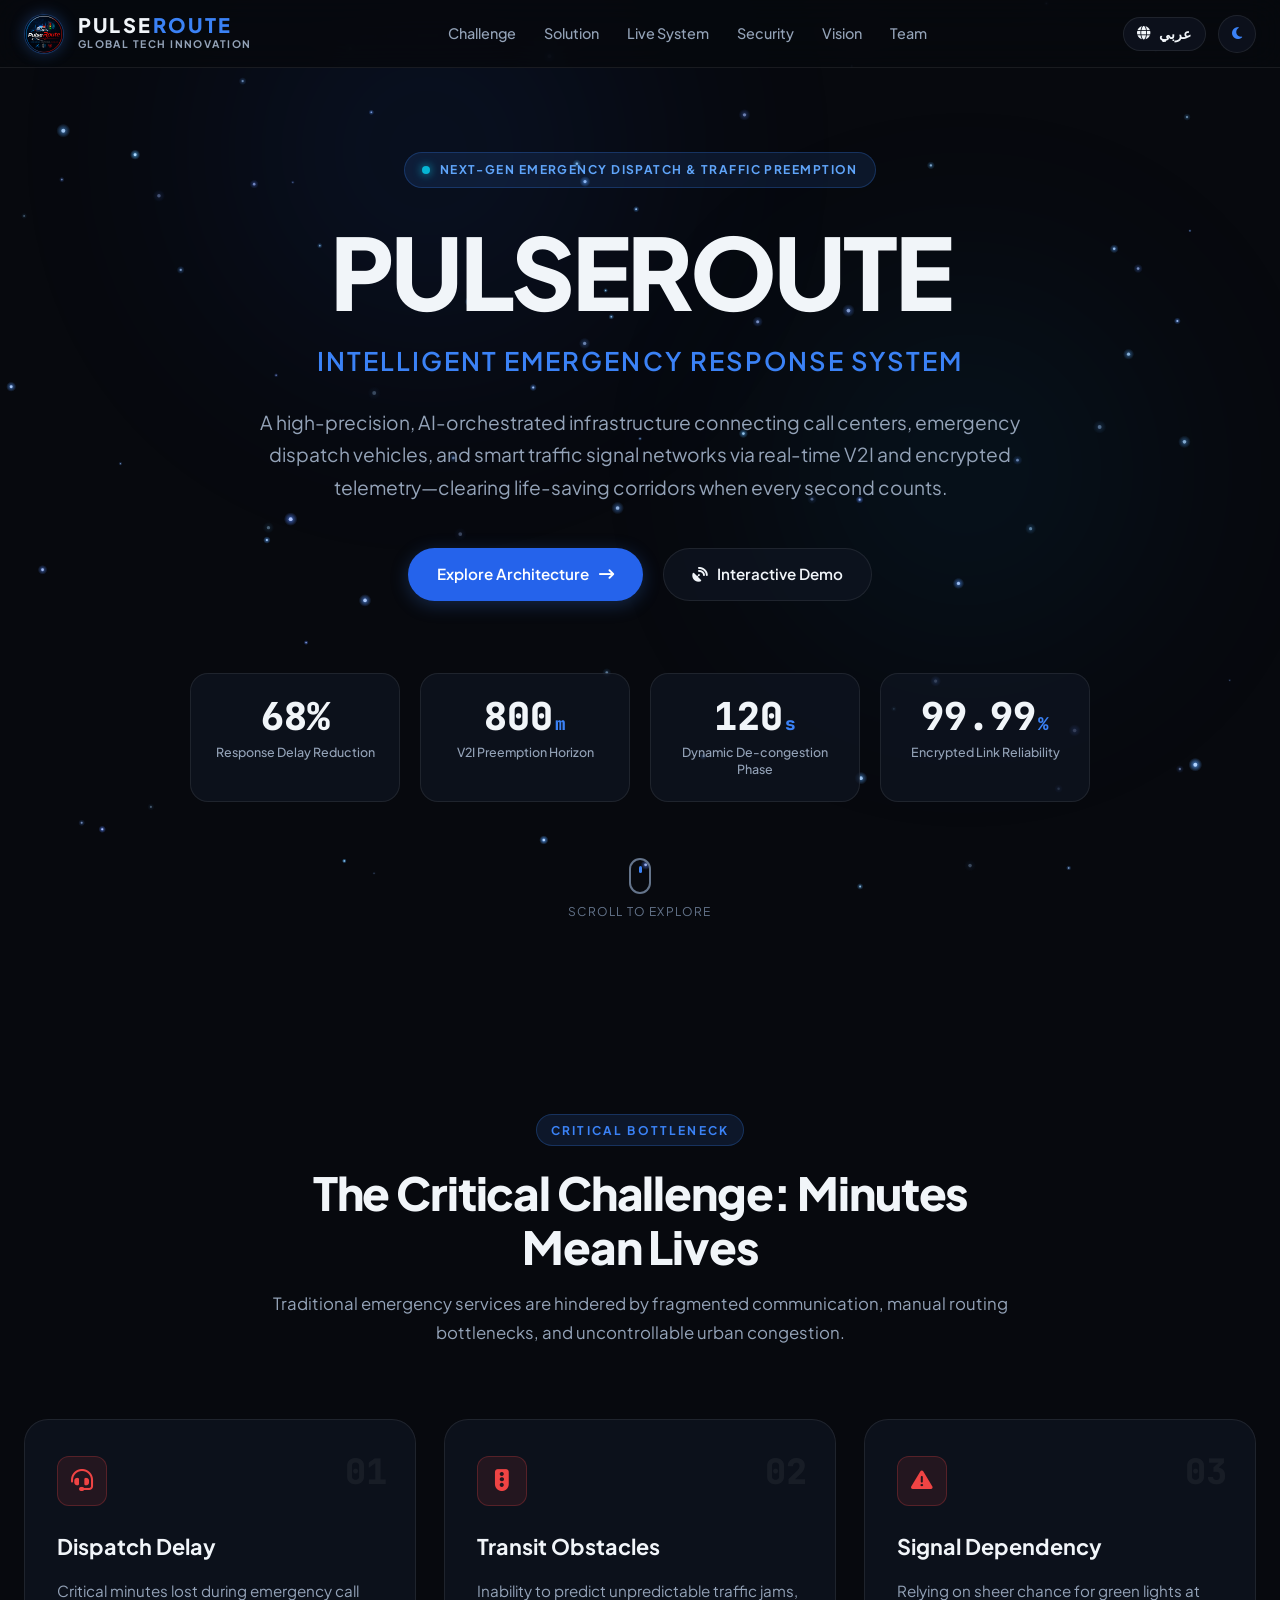
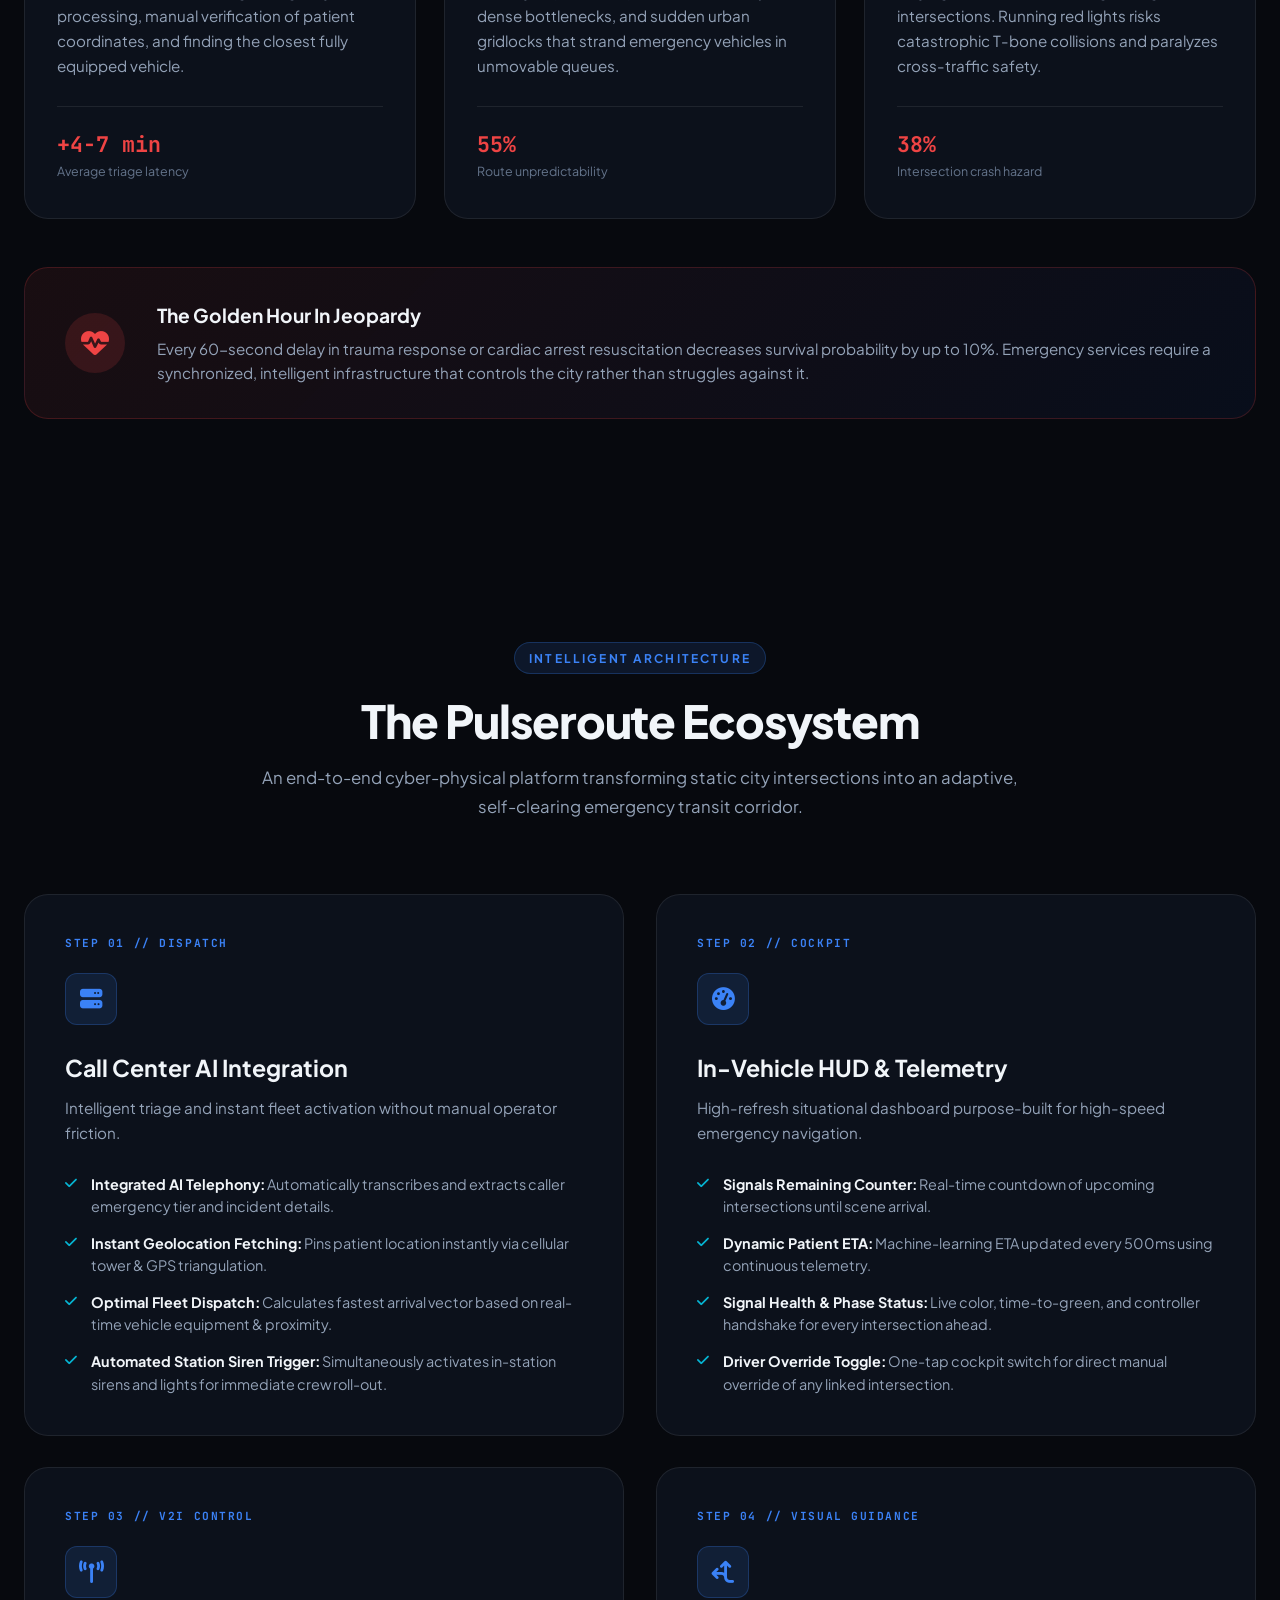
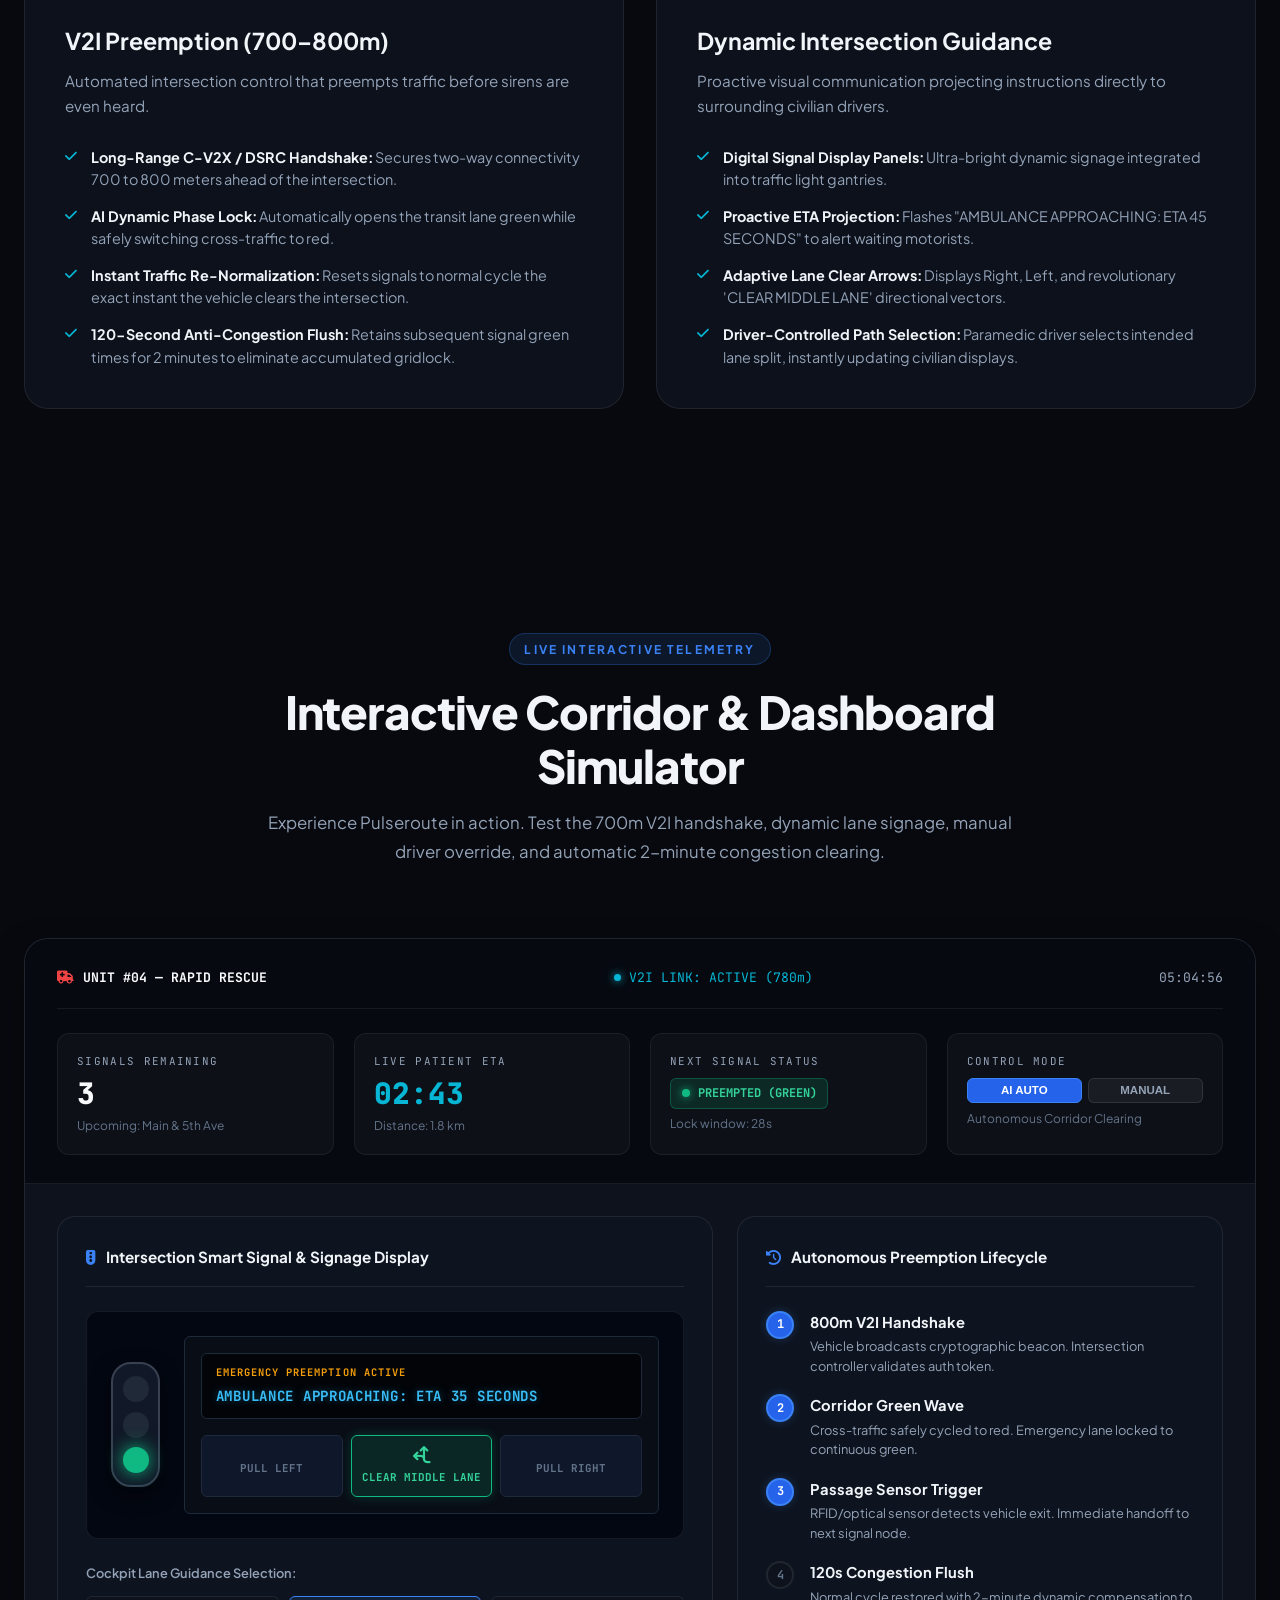
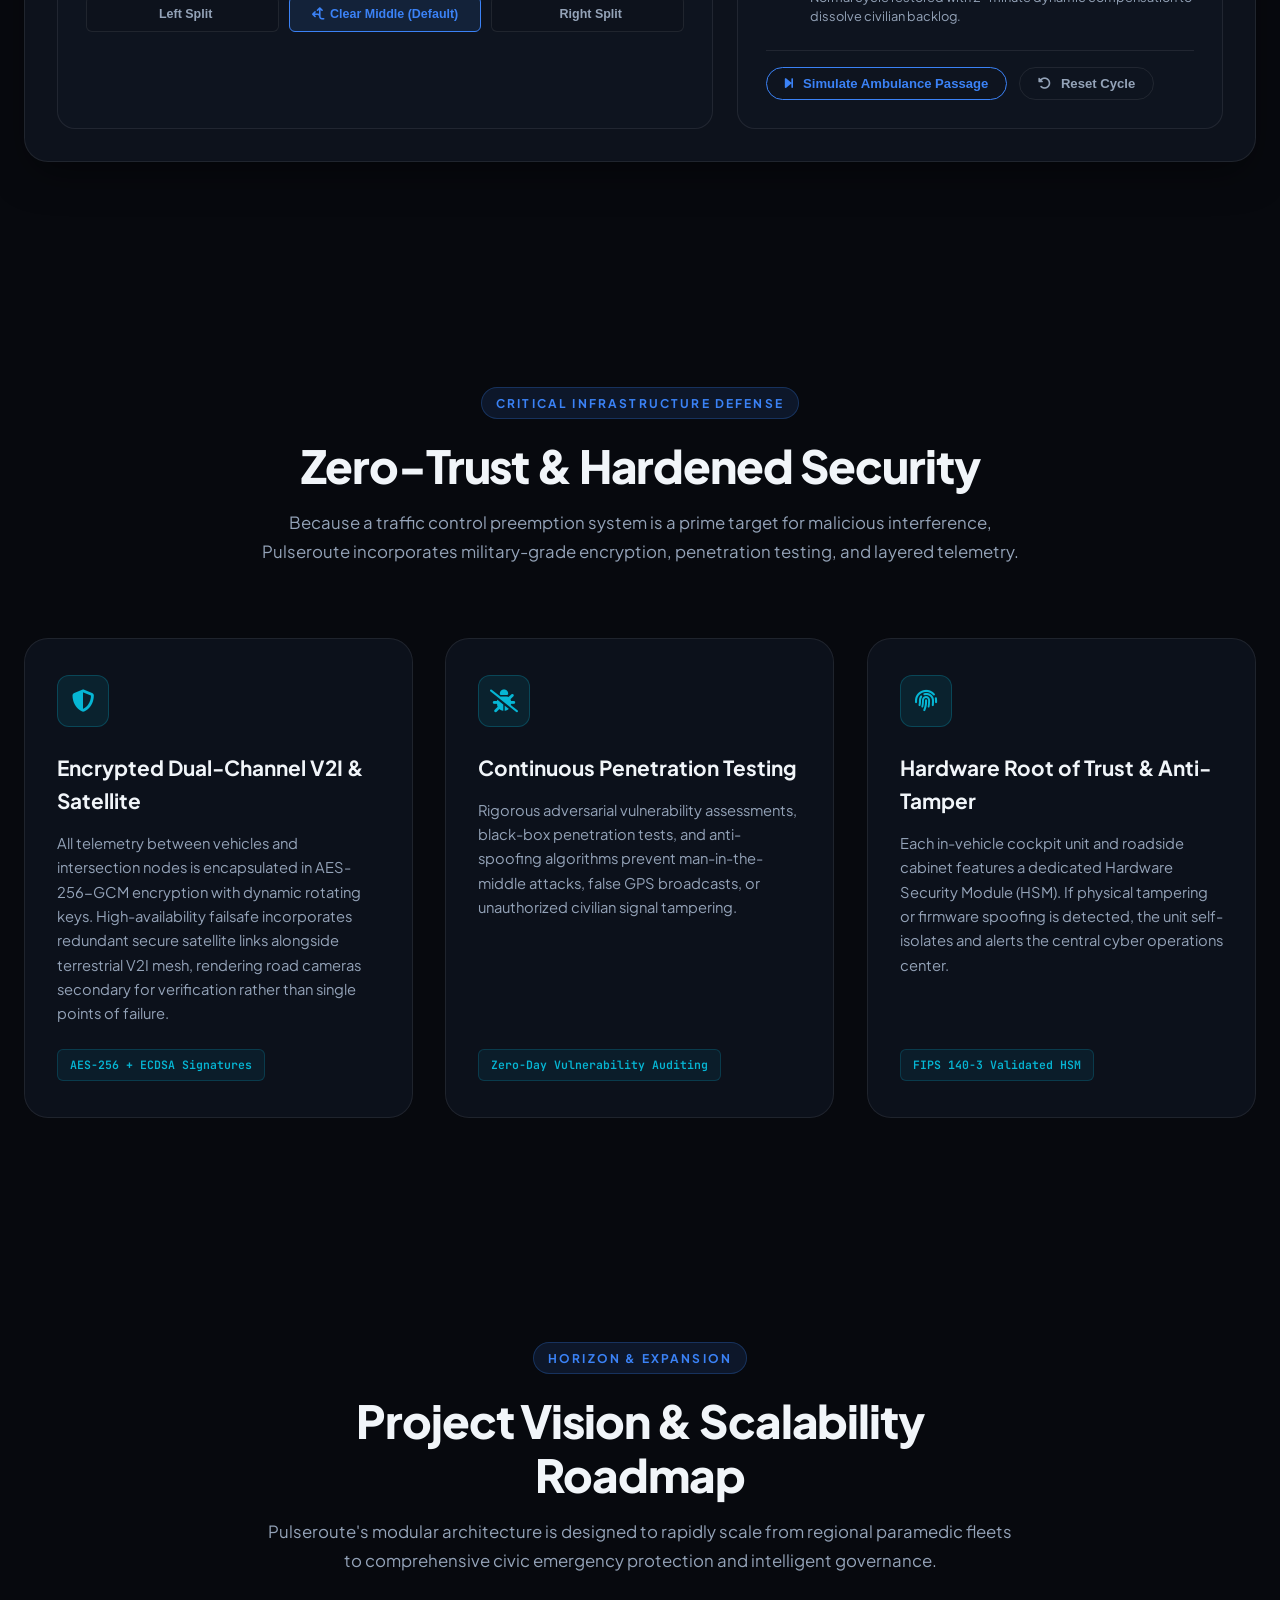
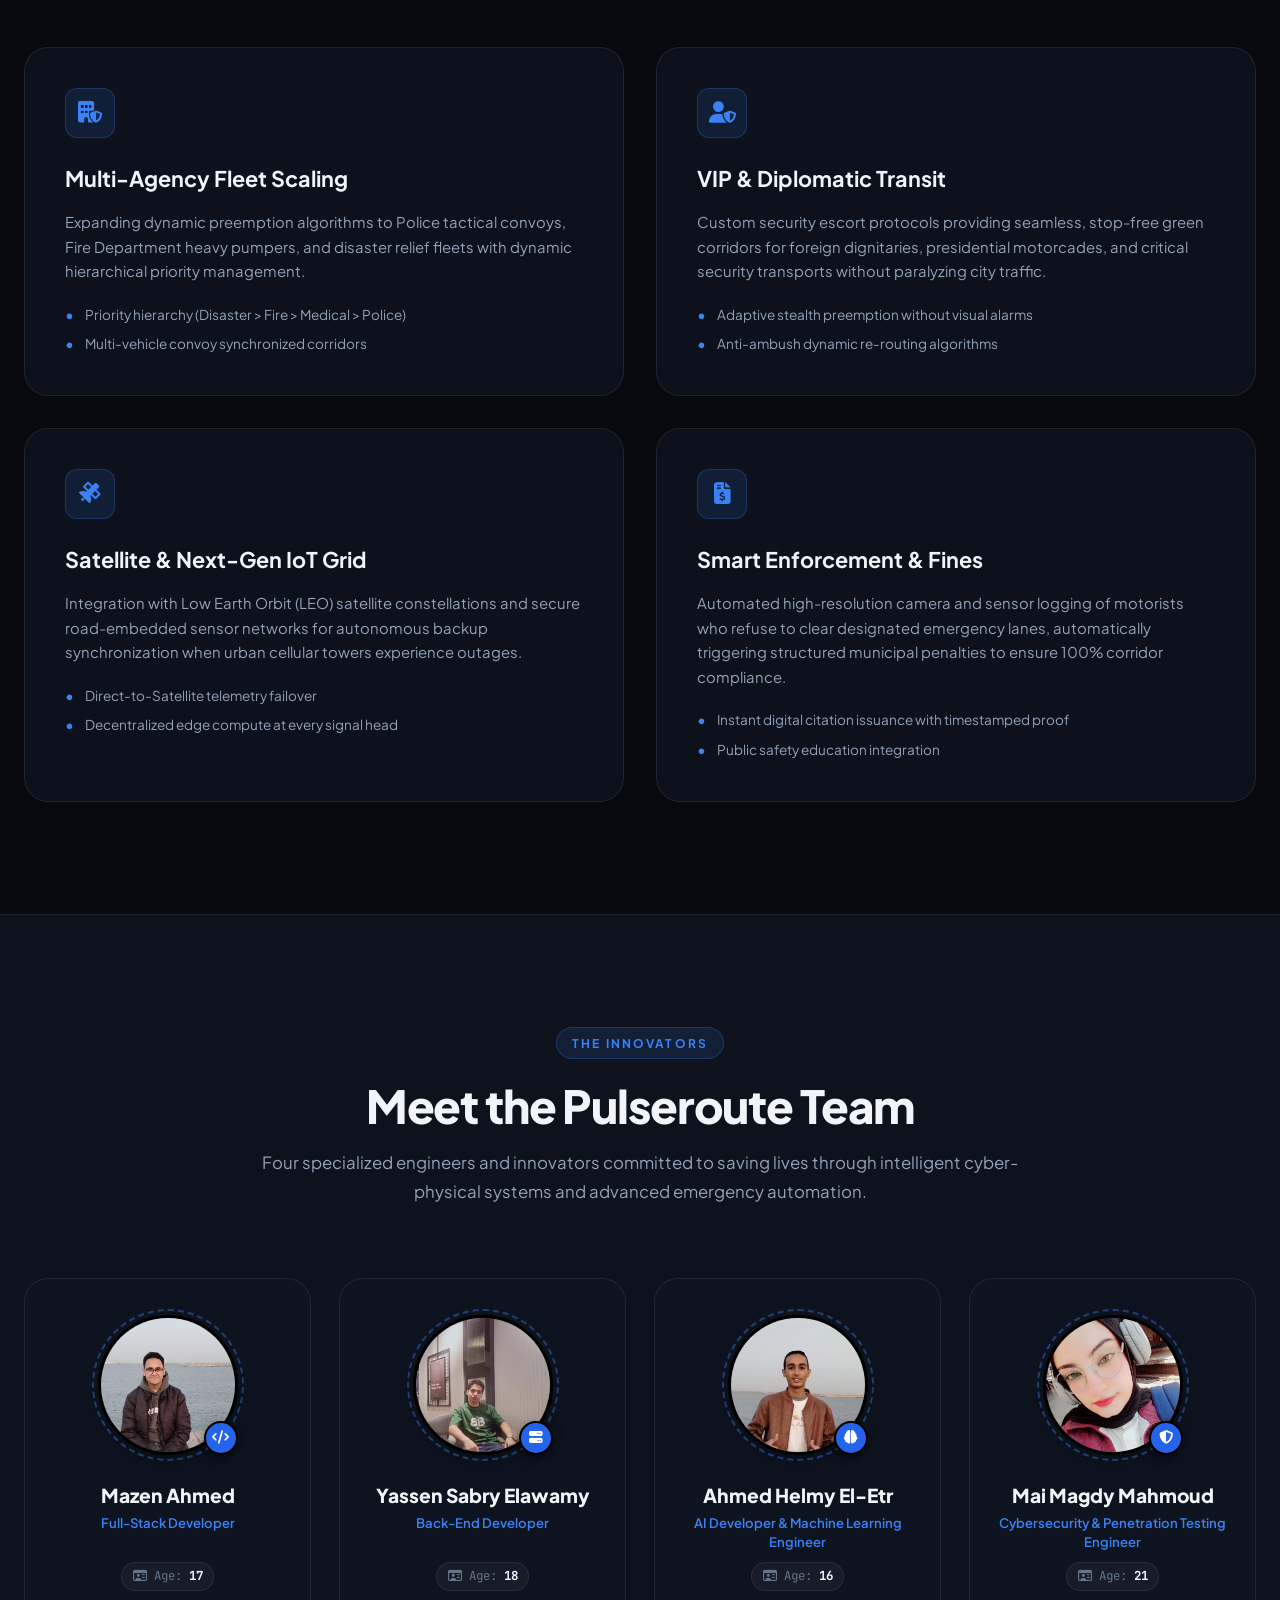
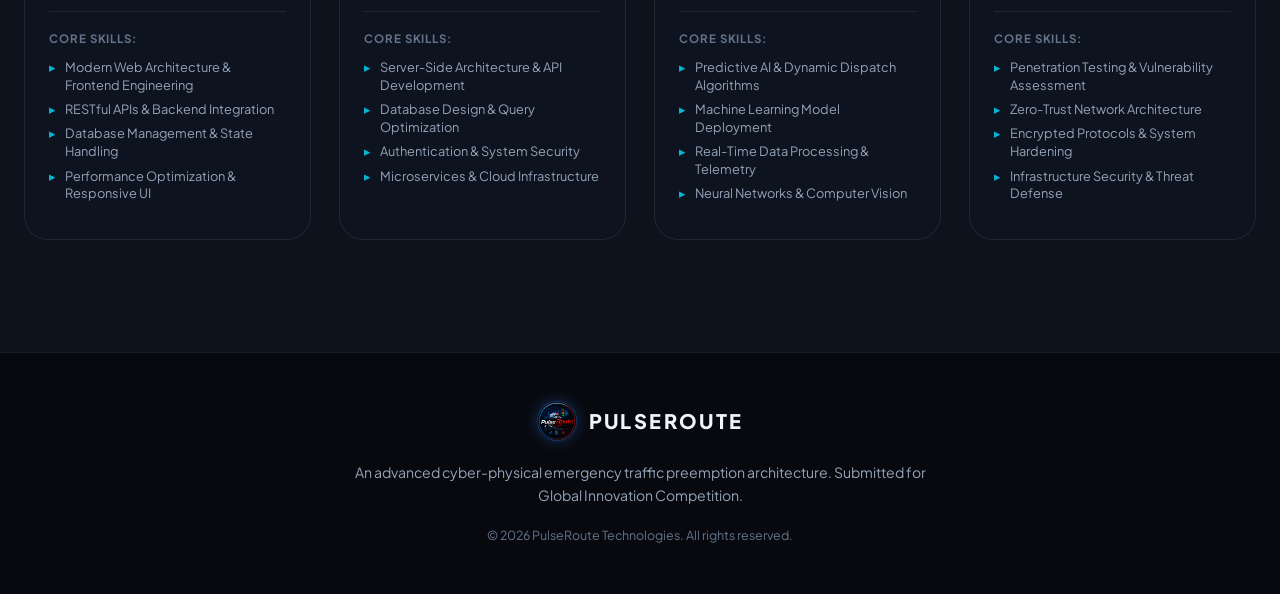
==== commit ee7967e6: "Add files via upload" ====
--- a/public/index.html
+++ b/public/index.html
@@ -680,15 +680,15 @@
             </div>
           </div>
 
-          <!-- Member 3: Ahmed Helmy El-Attar -->
+          <!-- Member 3: Ahmed Helmy El-Etr -->
           <div class="team-card team-reveal-3">
             <div class="team-photo-wrap">
               <div class="photo-ring"></div>
-              <img src="assets/ahmed_helmy.jpg" alt="Ahmed Helmy El-Attar" class="team-photo" />
+              <img src="assets/ahmed_helmy.jpg" alt="Ahmed Helmy El-Etr" class="team-photo" />
               <div class="photo-badge" title="AI / Brain / Machine Learning"><i class="fa-solid fa-brain"></i></div>
             </div>
             <div class="team-info">
-              <h3 class="team-name" data-i18n="m3_name">Ahmed Helmy El-Attar</h3>
+              <h3 class="team-name" data-i18n="m3_name">Ahmed Helmy El-Etr</h3>
               <div class="team-role" data-i18n="m3_role">AI Developer &amp; Machine Learning Engineer</div>
               <div class="team-meta">
                 <span class="team-age"><i class="fa-regular fa-id-card"></i> <span data-i18n="m3_age_label">Age</span>: <strong>16</strong></span>
